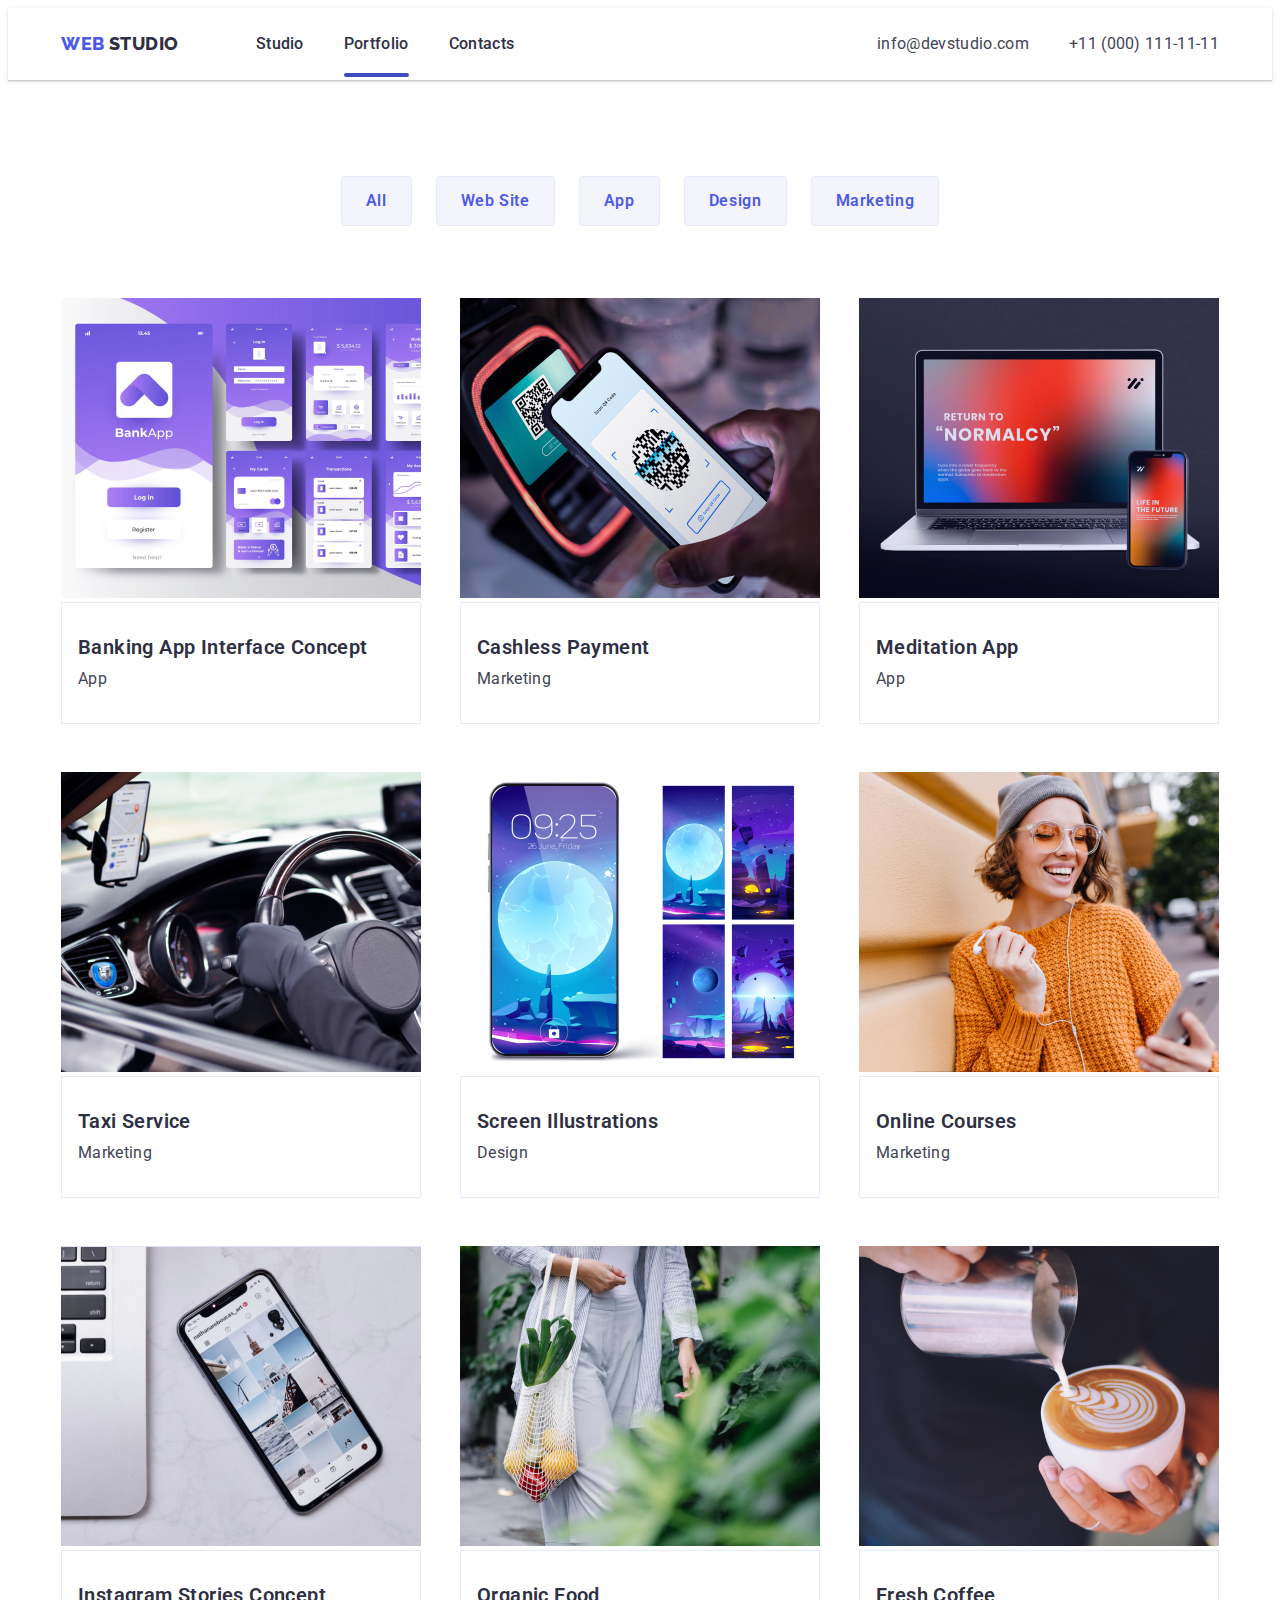
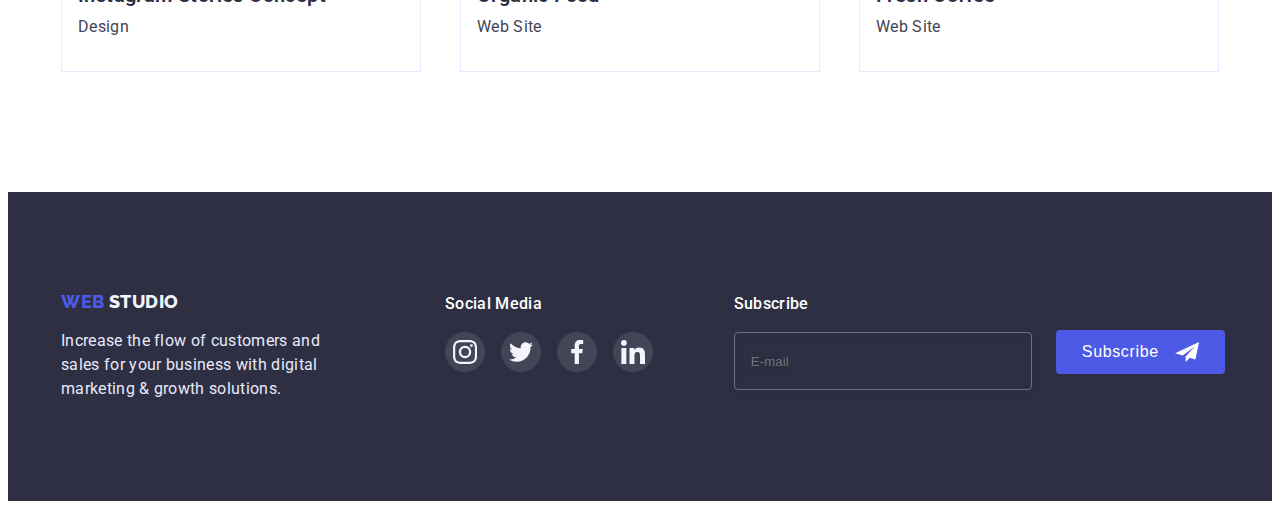
==== portfolio.html @ cca8b46d "Push of files of previous project" ====
<!DOCTYPE html>
<html lang="en">
  <head>
    <meta charset="UTF-8" />
    <meta http-equiv="X-UA-Compatible" content="IE=edge" />
    <meta name="viewport" content="width=device-width, initial-scale=1.0" />
    <title>Portfolio</title>
    <link rel="preconnect" href="https://fonts.googleapis.com" />
    <link rel="preconnect" href="https://fonts.gstatic.com" crossorigin />
    <link
      href="https://fonts.googleapis.com/css2?family=Raleway:wght@800&family=Roboto:wght@400;500;700;900&display=swap"
      rel="stylesheet"
    />
    <link
      rel="stylesheet"
      href="https://cdnjs.cloudflare.com/ajax/libs/modern-normalize/1.1.0/modern-normalize.min.css"
      integrity="sha512-wpPYUAdjBVSE4KJnH1VR1HeZfpl1ub8YT/NKx4PuQ5NmX2tKuGu6U/JRp5y+Y8XG2tV+wKQpNHVUX03MfMFn9Q=="
      crossorigin="anonymous"
      referrerpolicy="no-referrer"
    />
    <link rel="stylesheet" href="./css/styles.css" />
  </head>

  <body>
    <header class="header">
      <div class="container header-container">
        <a class="header-logo logo" href="./index.html">
          <span class="navigation-logo-1">Web</span>
          <span class="navigation-logo-2">Studio</span>
        </a>
        <nav class="header-list">
          <ul class="navigation">
            <li class="navigation-item">
              <a class="navigation-link link" href="./index.html">Studio</a>
            </li>
            <li class="navigation-item">
              <a class="navigation-link link active" href="./portfolio.html"
                >Portfolio</a
              >
            </li>
            <li class="navigation-item">
              <a class="navigation-link link" href="">Contacts</a>
            </li>
          </ul>
        </nav>
        <ul class="contacts">
          <li class="contact-item">
            <a class="mail-link link" href="mailto:info@devstudio.com">
              info@devstudio.com</a
            >
          </li>
          <li class="contact-item">
            <a class="tel-link link" href="tel:+11(000)111-11-11">
              +11 (000) 111-11-11</a
            >
          </li>
        </ul>
      </div>
    </header>

    <main>
      <section class="portfolio">
        <div class="container">
          <h1 class="visually-hidden">Filter buttons</h1>
          <ul class="porfolio-top-buttons">
            <li class="top-buttons">
              <button type="button" class="filter-button">All</button>
            </li>
            <li class="top-buttons">
              <button type="button" class="filter-button">Web Site</button>
            </li>
            <li class="top-buttons">
              <button type="button" class="filter-button">App</button>
            </li>
            <li class="top-buttons">
              <button type="button" class="filter-button">Design</button>
            </li>
            <li class="top-buttons">
              <button type="button" class="filter-button">Marketing</button>
            </li>
          </ul>
          <ul class="portfolio-list">
            <li class="portfolio-examples">
              <div class="portfolio-thumbnail">
                <img
                  class="portfolio-image"
                  src="./images/img1_portfolio.jpg"
                  alt="Banking app concept interface"
                  width="360"
                  height="300"
                />
                <div class="overlay-paragraph">
                  <p class="visually-overlay-paragraph">
                    14 Stylish and User-Friendly App Design Concepts · Task
                    Manager App · Calorie Tracker App · Exotic Fruit Ecommerce
                    App · Cloud Storage App
                  </p>
                </div>
              </div>
              <div class="portfolio-images-text">
                <h2 class="second-title-portfolio">
                  Banking App Interface Concept
                </h2>
                <p class="portfolio-paragraph">App</p>
              </div>
            </li>
            <li class="portfolio-examples">
              <div class="portfolio-thumbnail">
                <img
                  class="portfolio-image"
                  src="./images/img2_portfolio.jpg"
                  alt="Banking app concept interface"
                  width="360"
                  height="300"
                />
                <div class="overlay-paragraph">
                  <p class="visually-overlay-paragraph">
                    14 Stylish and User-Friendly App Design Concepts · Task
                    Manager App · Calorie Tracker App · Exotic Fruit Ecommerce
                    App · Cloud Storage App
                  </p>
                </div>
              </div>
              <div class="portfolio-images-text">
                <h2 class="second-title-portfolio">Cashless Payment</h2>
                <p class="portfolio-paragraph">Marketing</p>
              </div>
            </li>
            <li class="portfolio-examples">
              <div class="portfolio-thumbnail">
                <img
                  class="portfolio-image"
                  src="./images/img3_portfolio.jpg"
                  alt="Banking app concept interface"
                  width="360"
                  height="300"
                />
                <div class="overlay-paragraph">
                  <p class="visually-overlay-paragraph">
                    14 Stylish and User-Friendly App Design Concepts · Task
                    Manager App · Calorie Tracker App · Exotic Fruit Ecommerce
                    App · Cloud Storage App
                  </p>
                </div>
              </div>
              <div class="portfolio-images-text">
                <h2 class="second-title-portfolio">Meditation App</h2>
                <p class="portfolio-paragraph">App</p>
              </div>
            </li>
            <li class="portfolio-examples">
              <div class="portfolio-thumbnail">
                <img
                  class="portfolio-image"
                  src="./images/img4_portfolio.jpg"
                  alt="Banking app concept interface"
                  width="360"
                  height="300"
                />
                <div class="overlay-paragraph">
                  <p class="visually-overlay-paragraph">
                    14 Stylish and User-Friendly App Design Concepts · Task
                    Manager App · Calorie Tracker App · Exotic Fruit Ecommerce
                    App · Cloud Storage App
                  </p>
                </div>
              </div>
              <div class="portfolio-images-text">
                <h2 class="second-title-portfolio">Taxi Service</h2>
                <p class="portfolio-paragraph">Marketing</p>
              </div>
            </li>
            <li class="portfolio-examples">
              <div class="portfolio-thumbnail">
                <img
                  class="portfolio-image"
                  src="./images/img5_portfolio.jpg"
                  alt="Banking app concept interface"
                  width="360"
                  height="300"
                />
                <div class="overlay-paragraph">
                  <p class="visually-overlay-paragraph">
                    14 Stylish and User-Friendly App Design Concepts · Task
                    Manager App · Calorie Tracker App · Exotic Fruit Ecommerce
                    App · Cloud Storage App
                  </p>
                </div>
              </div>
              <div class="portfolio-images-text">
                <h2 class="second-title-portfolio">Screen Illustrations</h2>
                <p class="portfolio-paragraph">Design</p>
              </div>
            </li>
            <li class="portfolio-examples">
              <div class="portfolio-thumbnail">
                <img
                  src="./images/img6_portfolio.jpg"
                  alt="Banking app concept interface"
                  width="360"
                  height="300"
                />
                <div class="overlay-paragraph">
                  <p class="visually-overlay-paragraph">
                    14 Stylish and User-Friendly App Design Concepts · Task
                    Manager App · Calorie Tracker App · Exotic Fruit Ecommerce
                    App · Cloud Storage App
                  </p>
                </div>
              </div>
              <div class="portfolio-images-text">
                <h2 class="second-title-portfolio">Online Courses</h2>
                <p class="portfolio-paragraph">Marketing</p>
              </div>
            </li>
            <li class="portfolio-examples">
              <div class="portfolio-thumbnail">
                <img
                  class="portfolio-image"
                  src="./images/img7_portfolio.jpg"
                  alt="Banking app concept interface"
                  width="360"
                  height="300"
                />
                <div class="overlay-paragraph">
                  <p class="visually-overlay-paragraph">
                    14 Stylish and User-Friendly App Design Concepts · Task
                    Manager App · Calorie Tracker App · Exotic Fruit Ecommerce
                    App · Cloud Storage App
                  </p>
                </div>
              </div>
              <div class="portfolio-images-text">
                <h2 class="second-title-portfolio">
                  Instagram Stories Concept
                </h2>
                <p class="portfolio-paragraph">Design</p>
              </div>
            </li>
            <li class="portfolio-examples">
              <div class="portfolio-thumbnail">
                <img
                  class="portfolio-image"
                  src="./images/img8_portfolio.jpg"
                  alt="Banking app concept interface"
                  width="360"
                  height="300"
                />
                <div class="overlay-paragraph">
                  <p class="visually-overlay-paragraph">
                    14 Stylish and User-Friendly App Design Concepts · Task
                    Manager App · Calorie Tracker App · Exotic Fruit Ecommerce
                    App · Cloud Storage App
                  </p>
                </div>
              </div>
              <div class="portfolio-images-text">
                <h2 class="second-title-portfolio">Organic Food</h2>
                <p class="portfolio-paragraph">Web Site</p>
              </div>
            </li>
            <li class="portfolio-examples">
              <div class="portfolio-thumbnail">
                <img
                  class="portfolio-image"
                  src="./images/img9_portfolio.jpg"
                  alt="Banking app concept interface"
                  width="360"
                  height="300"
                />
                <div class="overlay-paragraph">
                  <p class="visually-overlay-paragraph">
                    14 Stylish and User-Friendly App Design Concepts · Task
                    Manager App · Calorie Tracker App · Exotic Fruit Ecommerce
                    App · Cloud Storage App
                  </p>
                </div>
              </div>
              <div class="portfolio-images-text">
                <h2 class="second-title-portfolio">Fresh Coffee</h2>
                <p class="portfolio-paragraph">Web Site</p>
              </div>
            </li>
          </ul>
        </div>
      </section>
    </main>

    <footer class="footer">
      <div class="container wrap-footer">
        <div class="footer-container-1">
          <a class="footer-logo logo" href="./index.html">
            <span class="footer-logo-1">Web</span>
            <span class="footer-logo-2">Studio</span>
          </a>
          <p class="footer-paragraph-1">
            Increase the flow of customers and sales for your business with
            digital marketing & growth solutions.
          </p>
        </div>
        <div class="footer-container-2 wrap-footer">
          <p class="footer-paragraph-2">Social&nbsp;Media</p>
          <ul class="footer-soc-list">
            <li class="footer-soc-item">
              <a
                href="https://www.instagram.com/"
                target="_blank"
                rel="noopener noreferrer"
                class="footer-link"
              >
                <svg class="footer-icon" width="24" height="24">
                  <use href="./images/icons.svg#icon-instagram-2"></use>
                </svg>
              </a>
            </li>
            <li class="footer-soc-item">
              <a
                href="https://twitter.com/"
                target="_blank"
                rel="noopener noreferrer"
                class="footer-link"
              >
                <svg class="footer-icon" width="24" height="24">
                  <use href="./images/icons.svg#icon-twitter-1"></use>
                </svg>
              </a>
            </li>
            <li class="footer-soc-item">
              <a
                href="https://facebook.com/"
                target="_blank"
                rel="noopener noreferrer"
                class="footer-link"
              >
                <svg class="footer-icon" width="24" height="24">
                  <use href="./images/icons.svg#icon-facebook-1"></use>
                </svg>
              </a>
            </li>
            <li class="footer-soc-item">
              <a
                href="https://www.linkedin.com/"
                target="_blank"
                rel="noopener noreferrer"
                class="footer-link"
              >
                <svg class="footer-icon" width="24" height="24">
                  <use href="./images/icons.svg#icon-linkedin-1"></use>
                </svg>
              </a>
            </li>
          </ul>
        </div>

        <div class="footer-3-wrapper">
          <form class="footer-form">
            <div class="footer-container-3">
              <p class="footer-paragraph-3">Subscribe</p>
              <input
                type="email"
                name="footer-user-mail"
                class="footer-input"
                id="footer-user-email"
                placeholder="E-mail"
                required
              />
            </div>
            <button
              type="submit"
              value="footer-user-email"
              class="footer-button"
            >
              <svg class="fotter-button-icon" width="24" height="20">
                <use href="./images/icons.svg#icon-footer-sent-icon"></use>
              </svg>
              Subscribe
            </button>
          </form>
        </div>
      </div>
    </footer>
  </body>
</html>
---- css/styles.css ----
:root {
  --white-color: #fff;
  --body-color: #2e2f42;
  --logo-color-1: #4d5ae5;
  --mail-and-tel-color: #434455;
}
p,
h1,
h2,
h2,
h4,
h5,
h6 {
  margin: 0;
}
ul,
ol,
li {
  margin: 0;
  padding-left: 0;
  list-style-type: none;
}
body {
  font-family: 'Roboto', sans-serif;
  color: var(--body-color);
}

.container {
  width: 1158px;
  padding-left: 15px;
  padding-right: 15px;
  margin: 0 auto;
}

/* Main Page */

.header {
  background: var(--white-color);
  padding-top: 24px;
  padding-bottom: 24px;
  box-shadow: 0px 2px 1px rgba(46, 47, 66, 0.08),
    0px 1px 1px rgba(46, 47, 66, 0.16), 0px 1px 6px rgba(46, 47, 66, 0.08);
}
.header-container {
  display: flex;
  align-items: center;
}
.header-list {
  display: flex;
  margin-right: auto;
}
.navigation {
  display: flex;
  gap: 40px;
}
.contacts {
  display: flex;
  gap: 40px;
}
.header-logo {
  margin-right: 77px;
}
.navigation-logo-1 {
  font-family: 'Raleway';
  font-weight: 800;
  font-size: 18px;
  line-height: 1.33;
  letter-spacing: 0.03em;
  text-transform: uppercase;
  color: var(--logo-color-1);
}
.navigation-logo-2 {
  font-family: 'Raleway';
  font-weight: 800;
  font-size: 18px;
  line-height: 1.33;
  letter-spacing: 0.03em;
  text-transform: uppercase;
  color: var(--body-color);
}
.navigation-item {
  font-weight: 500;
  font-size: 16px;
  line-height: 1.5;
  letter-spacing: 0.02em;
}
.navigation-link {
  color: var(--body-color);
  position: relative;
  transition: 250ms cubic-bezier(0.4, 0, 0.2, 1);
}
.contact-item {
  font-size: 16px;
  line-height: 1.5;
  letter-spacing: 0.02em;
}
.mail-link,
.tel-link {
  color: var(--mail-and-tel-color);
  transition: 250ms cubic-bezier(0.4, 0, 0.2, 1);
}
.navigation-item .navigation-link:focus,
.navigation-item .navigation-link:hover,
.contact-item .mail-link:focus,
.contact-item .mail-link:hover,
.contact-item .tel-link:focus,
.contact-item .tel-link:hover {
  color: var(--logo-color-1);
}
.navigation-link.active::after {
  content: '';
  position: absolute;
  width: 100%;
  height: 4px;
  background-color: #404bbf;
  border-radius: 2px;
  left: 0;
  bottom: -24px;
}
.logo,
.link {
  text-decoration: none;
}
.first-section {
  background: var(--body-color);
  padding-top: 188px;
  padding-bottom: 188px;
  background-image: linear-gradient(
      rgba(46, 47, 66, 0.7),
      rgba(46, 47, 66, 0.7)
    ),
    url(../images/img_main_bg.jpg);
  background-repeat: no-repeat;
  background-position: center;
  background-size: cover;
}
.first-section-container {
  display: flex;
  align-items: center;
  flex-direction: column;
  text-align: center;
}
.first-title {
  font-size: 56px;
  line-height: 1.07;
  letter-spacing: 0.02em;
  color: var(--white-color);
  width: 550px;
  margin-bottom: 48px;
}
.button-order {
  font-family: 'Roboto', sans-serif;
  font-size: 16px;
  line-height: 1.19;
  letter-spacing: 0.04em;
  color: var(--white-color);
  background: var(--logo-color-1);
  border-radius: 4px;
  box-shadow: 0px 4px 4px rgba(0, 0, 0, 0.15);
  border-color: transparent;
  cursor: pointer;
  padding: 16px 32px;
  transition: 250ms cubic-bezier(0.4, 0, 0.2, 1);
}
.button-order:focus,
.button-order:hover {
  background: #404bbf;
  border-radius: 4px;
}
.goals-main-list {
  display: flex;
  align-items: flex-start;
  padding: 0px;
  gap: 24px;
}
.third-title {
  font-size: 20px;
  line-height: 1.2;
  letter-spacing: 0.02em;
  color: var(--body-color);
}
.features-paragraphs,
.members-paragraphs {
  font-size: 16px;
  line-height: 1.5;
  letter-spacing: 0.02em;
  color: var(--mail-and-tel-color);
}
.second-section {
  padding-top: 120px;
  padding-bottom: 120px;
}
.second-title {
  font-size: 36px;
  line-height: 1.11;
  letter-spacing: 0.02em;
  text-transform: capitalize;
}
.goals-icons-list {
  display: flex;
  gap: 24px;
  justify-content: center;
  align-items: center;
  margin-bottom: 8px;
}
.goals-icons-item {
  width: 264px;
  height: 112px;
}
.goals-icon-link {
  width: 100%;
  height: 100%;
  display: flex;
  align-items: center;
  justify-content: center;
  background-color: #f4f4fd;
  border-radius: 4px;
}
.goals-title {
  margin: auto;
  margin-bottom: 8px;
}
.features-paragraphs {
  width: 264px;
}
.third-section {
  padding-bottom: 120px;
}
.studio-services-images {
  display: flex;
  gap: 24px;
  margin-top: 72px;
}
.thourth-section {
  background: #f4f4fd;
  padding-top: 120px;
  padding-bottom: 110px;
}
.second-title-flex {
  display: flex;
  justify-content: center;
  margin-bottom: 72px;
}
.team-member {
  display: flex;
  flex-direction: column;
  justify-content: center;
  align-items: center;
}
.third-title-main {
  margin: auto;
  margin-top: 32px;
  margin-bottom: 8px;
}
.members-paragraphs {
  margin-bottom: 8px;
}
.team-member-container {
  background: #ffffff;
  box-shadow: 0px 1px 6px rgba(46, 47, 66, 0.08),
    0px 1px 1px rgba(46, 47, 66, 0.16), 0px 2px 1px rgba(46, 47, 66, 0.08);
  border-radius: 0px 0px 4px 4px;
  width: 264px;
  display: flex;
  flex-direction: column;
  justify-content: center;
  align-items: center;
}
.studio-members-images {
  display: flex;
  gap: 24px;
}
.team-soc-list {
  display: flex;
  justify-content: center;
  gap: 24px;
  margin-bottom: 32px;
}
.team-soc-item {
  width: 40px;
  height: 40px;
}
.team-soc-link {
  width: 100%;
  height: 100%;
  background-color: var(--logo-color-1);
  border-radius: 50%;
  display: flex;
  align-items: center;
  justify-content: center;
  transition: 250ms cubic-bezier(0.4, 0, 0.2, 1);
}
.team-soc-icon {
  fill: #f4f4fd;
}
.team-soc-link:hover,
.team-soc-link:focus {
  background-color: #404bbf;
}
.fifth-section {
  padding-top: 130px;
  padding-bottom: 120px;
}
.customers-list {
  display: flex;
  justify-content: center;
  align-items: center;
  gap: 24px;
}
.customers-item {
  width: 168px;
  height: 86px;
}
.customers-link {
  width: 100%;
  height: 100%;
  display: flex;
  align-items: center;
  justify-content: center;
  border: 1px solid #8e8f99;
  border-radius: 4px;
  transition: 250ms cubic-bezier(0.4, 0, 0.2, 1);
}
.customers-icon {
  fill: #afb1b8;
  transition: 250ms cubic-bezier(0.4, 0, 0.2, 1);
}
.customers-link:hover,
.customers-link:focus {
  border-color: #404bbf;
}
.customers-link:hover .customers-icon,
.customers-link:focus .customers-icon {
  fill: #404bbf;
}
.footer {
  background: var(--body-color);
  padding-top: 100px;
  padding-bottom: 100px;
}
.footer-logo-1 {
  font-family: 'Raleway';
  font-weight: 800;
  font-size: 18px;
  line-height: 1.16;
  letter-spacing: 0.03em;
  text-transform: uppercase;
  color: #4d5ae5;
  width: 44px;
}
.footer-logo-2 {
  font-family: 'Raleway';
  font-weight: 800;
  font-size: 18px;
  line-height: 1.16;
  letter-spacing: 0.03em;
  text-transform: uppercase;
  color: #f4f4fd;
  width: 71px;
}
.footer-paragraph-1 {
  font-size: 16px;
  line-height: 1.5;
  letter-spacing: 0.02em;
  color: #e7e9fc;
  width: 264px;
  margin-top: 16px;
}
.footer-paragraph-2 {
  font-weight: 500;
  font-size: 16px;
  line-height: 1.5;
  letter-spacing: 0.02em;
  color: #ffffff;
  margin-left: 120px;
}
.wrap-footer {
  display: flex;
}
.footer-container-2 {
  display: flex;
  flex-direction: column;
  align-items: baseline;
}
.footer-soc-list {
  margin-top: 16px;
  display: flex;
  justify-content: center;
  align-items: center;
  gap: 16px;
}
.footer-soc-item {
  width: 40px;
  height: 40px;
}
.footer-link {
  width: 100%;
  height: 100%;
  border-radius: 50%;
  background-color: rgba(255, 255, 255, 0.1);
  display: flex;
  align-items: center;
  justify-content: center;
  transition: 250ms cubic-bezier(0.4, 0, 0.2, 1);
}
.footer-icon {
  fill: #f4f4fd;
}
.footer-link:hover,
.footer-link:focus {
  background-color: #31d0aa;
}

/* Portfolio */

.portfolio {
  padding-top: 96px;
  padding-bottom: 120px;
}
.visually-hidden {
  position: absolute;
  width: 1px;
  height: 1px;
  margin: -1px;
  border: 0;
  padding: 0;

  white-space: nowrap;
  clip-path: inset(100%);
  clip: rect(0 0 0 0);
  overflow: hidden;
}
.filter-button {
  font-family: 'Roboto', sans-serif;
  font-weight: 600;
  font-size: 16px;
  line-height: 1.5;
  letter-spacing: 0.04em;
  color: #4d5ae5;
  background: #f4f4fd;
  border: 1px solid #e7e9fc;
  border-radius: 4px;
  cursor: pointer;
  padding: 12px 24px;
  transition: 250ms cubic-bezier(0.4, 0, 0.2, 1);
}
.porfolio-top-buttons {
  display: flex;
  gap: 24px;
  justify-content: center;
  margin-bottom: 72px;
}
.filter-button:hover,
.filter-button:focus {
  color: var(--white-color);
  background: #4d5ae5;
  box-shadow: 0px 3px 1px rgba(0, 0, 0, 0.1), 0px 2px 1px rgba(0, 0, 0, 0.08),
    0px 2px 2px rgba(0, 0, 0, 0.12);
  border-radius: 4px;
  border-color: transparent;
}
.second-title-portfolio {
  font-style: normal;
  font-weight: 600;
  font-size: 20px;
  line-height: 1.2;
  letter-spacing: 0.02em;
  color: var(--body-color);
  margin-bottom: 8px;
}
.portfolio-paragraph {
  font-size: 16px;
  line-height: 1.5;
  letter-spacing: 0.02em;
  color: #434455;
}
.portfolio-list {
  display: flex;
  flex-wrap: wrap;
  justify-content: space-between;
  row-gap: 48px;
}
.portfolio-examples {
  display: flex;
  flex-wrap: nowrap;
  flex-direction: column;
  column-gap: 24px;
}
.portfolio-examples:hover,
.portfolio-examples:focus {
  box-shadow: 0px 1px 6px rgba(46, 47, 66, 0.08),
    0px 1px 1px rgba(46, 47, 66, 0.16), 0px 2px 1px rgba(46, 47, 66, 0.08);
}
.portfolio-images-text {
  background: #ffffff;
  border: 1px solid #e7e9fc;
  padding-top: 32px;
  padding-bottom: 32px;
  padding-left: 16px;
}

.portfolio-thumbnail {
  margin: 0;
  padding: 0;
  position: relative;
  overflow: hidden;
}
.visually-overlay-paragraph {
  position: absolute;
  overflow: hidden;
  top: 0;
  left: 0;
  width: 100%;
  height: 100%;
  font-size: 16px;
  line-height: calc(24 / 16);
  letter-spacing: 0.02em;
  color: #f4f4fd;
  padding-top: 40px;
  padding-left: 32px;
  padding-right: 32px;
  background-color: var(--logo-color-1);
  transform: translateY(100%);
  transition: transform 250ms cubic-bezier(0.4, 0, 0.2, 1);
}
.portfolio-examples:focus .visually-overlay-paragraph,
.portfolio-examples:hover .visually-overlay-paragraph {
  transform: translate(0%);
}

.backdrop {
  position: fixed;
  top: 0;
  width: 100%;
  height: 100%;
  background-color: rgba(46, 47, 66, 0.4);
  transition: opacity 200ms linear, visibility 200ms linear;
}
.main-modal {
  position: absolute;
  top: 50%;
  left: 50%;
  transform: translate(-50%, -50%);
  width: 408px;
  min-height: 584px;
  background-color: #fcfcfc;
  border-radius: 4px;
  transform: translate(-50%, -50%) scaleY(1);
  transition: 200ms linear;
}
.backdrop.is-hidden .main-modal {
  transform: translate(-50%, -50%) scaleY(0);
}
.main-modal-close {
  position: absolute;
  top: 24px;
  right: 24px;
  background-color: #e7e9fc;
  border: 1px solid rgba(0, 0, 0, 0.1);
  border-radius: 50%;
  cursor: pointer;
  fill: #000;
  transition: 250ms cubic-bezier(0.4, 0, 0.2, 1);
}
.is-hidden {
  opacity: 0;
  visibility: hidden;
  pointer-events: none;
}
.main-modal-close:hover,
.main-modal-close:focus {
  background-color: #404bbf;
  fill: var(--white-color);
}

.modal-title {
  font-weight: 500;
  font-size: 16px;
  line-height: calc(24 / 16);
  letter-spacing: 0.02em;
  color: #2e2f42;
  text-align: center;
  margin-top: 72px;
  margin-left: 24px;
  margin-right: 24px;
  margin-bottom: 16px;
}
.text-input {
  font-size: 12px;
  line-height: calc(16 / 12);
  letter-spacing: 0.04em;
  color: #8e8f99;
  padding-left: 24px;
}
.input-wrap {
  position: relative;
}
.modal-input {
  width: 360px;
  height: 40px;
  border: 1px solid rgba(33, 33, 33, 0.2);
  border-radius: 4px;
  background-color: transparent;
  margin-top: 4px;
  margin-bottom: 8px;
  margin-left: 24px;
  padding-left: 38px;
  outline: transparent;
  transition: 250ms cubic-bezier(0.4, 0, 0.2, 1);
}

.modal-input:focus {
  border: 1px solid #4d5ae5;
}
.input-icon {
  fill: #2e2f42;
  position: absolute;
  left: 43px;
  top: 45%;
  transform: translateY(-50%);
}
.modal-input:focus + .input-icon {
  fill: #4d5ae5;
}
.textarea-input {
  width: 360px;
  height: 120px;
}
.textarea-input {
  resize: none;
  border: 1px solid rgba(33, 33, 33, 0.2);
  padding: 8px 16px;
  border-radius: 4px;
  margin-left: 24px;
  margin-right: 24px;
  margin-top: 4px;
  font-size: 12px;
  line-height: calc(16 / 12);
  letter-spacing: 0.04em;
  background-color: transparent;
  outline: transparent;
  transition: 250ms cubic-bezier(0.4, 0, 0.2, 1);
}
.textarea-input:focus {
  border: 1px solid #4d5ae5;
}
.textarea-input::placeholder {
  font-size: 12px;
  line-height: calc(16 / 12);
  letter-spacing: 0.04em;
  color: rgba(117, 117, 117, 0.5);
}
.modal-field-checkbox {
  margin-left: 24px;
}
.input-icon {
  fill: #2e2f42;
  position: absolute;
  left: 43px;
  top: 45%;
  transform: translateY(-50%);
}
.modal-checkbox {
  appearance: none;
}
.visual-checkbox {
  display: flex;
  width: 16px;
  height: 16px;
  border: 1.25px solid #2e2f42;
  border-radius: 2px;
  align-items: center;
  justify-content: center;
  margin-right: 8px;
  fill: transparent;
  transition: 250ms cubic-bezier(0.4, 0, 0.2, 1);
}
.checkbox-input {
  display: block;
  display: flex;
  align-items: center;
  font-size: 12px;
  line-height: calc(16 / 12);
  letter-spacing: 0.04em;
  color: #757575;
}
.modal-checkbox:checked + .checkbox-input span {
  background-color: #404bbf;
  fill: #f4f4fd;
}
.modal-privacy-policy {
  font-size: 12px;
  line-height: calc(16 / 12);
  letter-spacing: 0.04em;
  color: #4d5ae5;
  text-decoration: underline;
  text-decoration-skip-ink: none;
}
.modal-button {
  width: 169px;
  height: 56px;
  font-family: 'Roboto', sans-serif;
  font-size: 16px;
  line-height: calc(24 / 16);
  letter-spacing: 0.04em;
  color: var(--white-color);
  background: var(--logo-color-1);
  box-shadow: 0px 4px 4px rgba(0, 0, 0, 0.15);
  border-radius: 4px;
  border-color: transparent;
  cursor: pointer;
  padding: 16px 32px;
  margin-bottom: 24px;
  margin-left: 119px;
  margin-right: 120px;
  margin-top: 24px;
  transition: 250ms cubic-bezier(0.4, 0, 0.2, 1);
}
.modal-button:hover,
.modal-button:focus {
  background: #404bbf;
}
.modal-field-checkbox {
  margin-left: 24px;
}
.footer-container-3 {
  margin-left: 192px;
}
.footer-paragraph-3 {
  font-weight: 500;
  font-size: 16px;
  line-height: calc(24 / 16);
  letter-spacing: 0.02em;
  color: var(--white-color);
  margin-bottom: 16px;
}
.footer-form {
  display: flex;
}
.footer-input {
  width: 264px;
  height: 40px;
  border: 1px solid rgba(255, 255, 255, 0.3);
  filter: drop-shadow(0px 4px 4px rgba(0, 0, 0, 0.15));
  color: var(--white-color);
  border-radius: 4px;
  background-color: transparent;
  outline: none;
  padding: 8px 16px;
}
.footer-3-wrapper {
  display: flex;
}
.footer-button {
  position: relative;
  margin-left: 24px;
  background-color: #4d5ae5;
  border-radius: 4px;
  font-weight: 500;
  font-size: 16px;
  line-height: calc(24 / 16);
  letter-spacing: 0.04em;
  color: var(--white-color);
  padding-left: 24px;
  padding-right: 64px;
  padding-top: 8px;
  padding-bottom: 8px;
  margin-top: 38px;
  border-color: transparent;
  cursor: pointer;
  transition: 250ms cubic-bezier(0.4, 0, 0.2, 1);
  display: flex;
  align-self: start;
  align-items: center;
}
.fotter-button-icon {
  fill: var(--white-color);
  position: absolute;
  left: 0;
  margin-left: 117px;
}
.footer-button:hover,
.footer-button:focus {
  background-color: #404bbf;
}
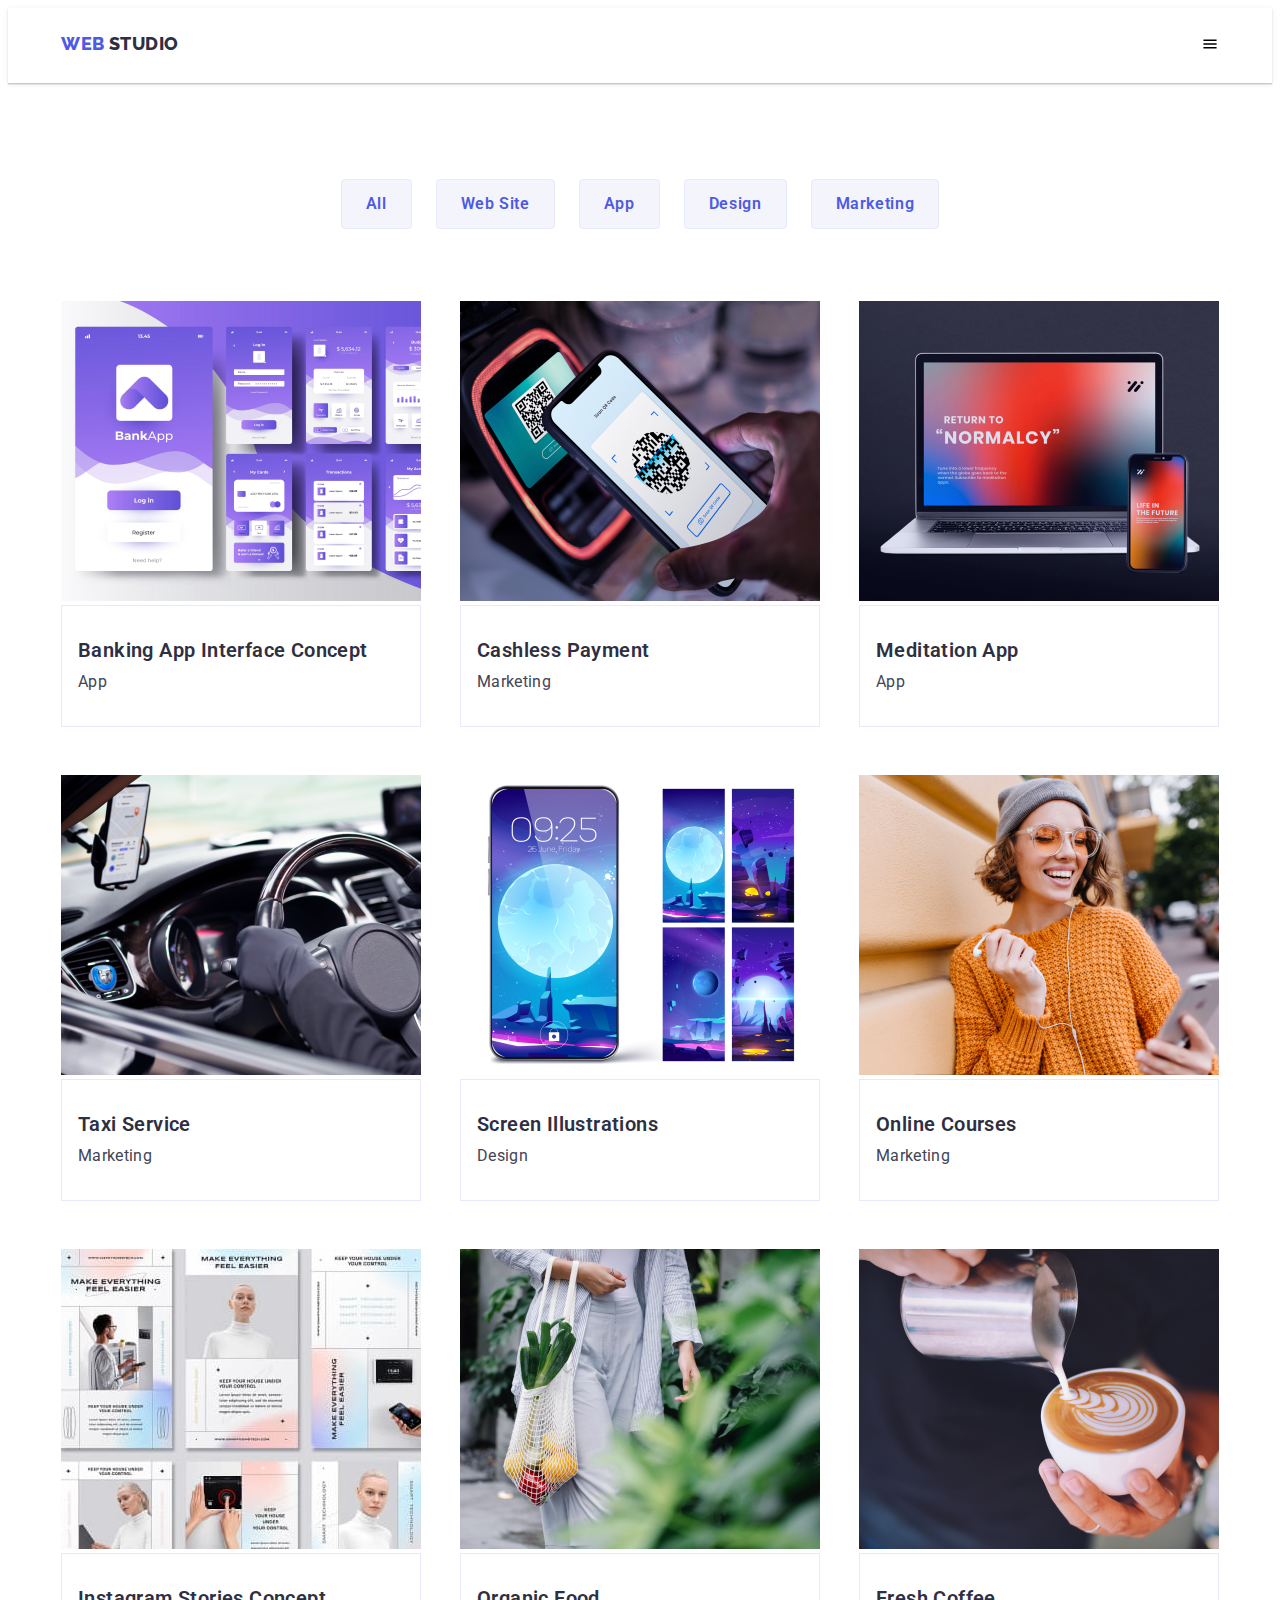
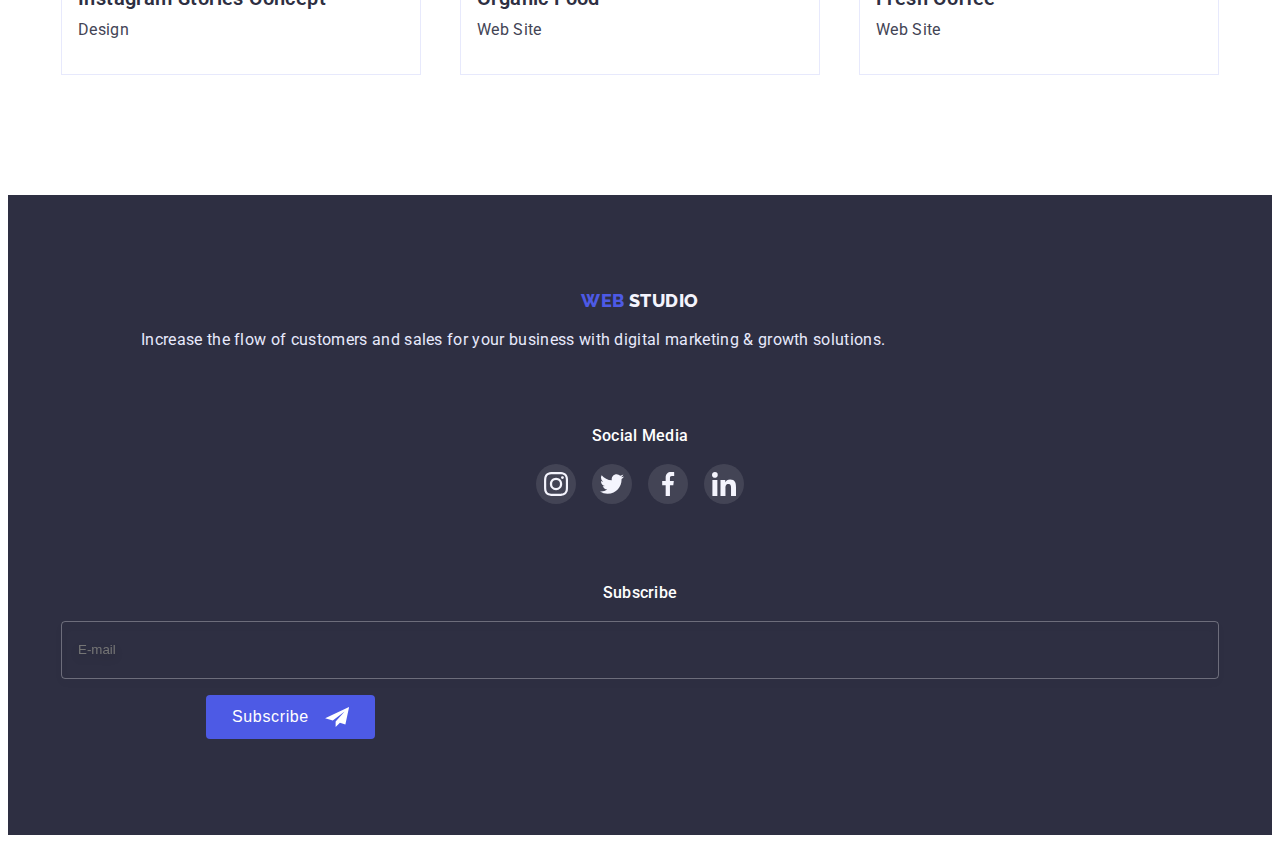
==== commit 2b989dee: "Final version of mobile vers" ====
--- a/portfolio.html
+++ b/portfolio.html
@@ -31,10 +31,12 @@
         <nav class="header-list">
           <ul class="navigation">
             <li class="navigation-item">
-              <a class="navigation-link link" href="./index.html">Studio</a>
+              <a class="navigation-link link active" href="./index.html"
+                >Studio</a
+              >
             </li>
             <li class="navigation-item">
-              <a class="navigation-link link active" href="./portfolio.html"
+              <a class="navigation-link link" href="./portfolio.html"
                 >Portfolio</a
               >
             </li>
@@ -42,6 +44,12 @@
               <a class="navigation-link link" href="">Contacts</a>
             </li>
           </ul>
+          <button class="header-menu-open-button" type="button" menu-modal-open>
+            <svg class="menu-open-icon" width="30" height="22">
+              >
+              <use href="./images/icons.svg#icon-menu-open-btn"></use>
+            </svg>
+          </button>
         </nav>
         <ul class="contacts">
           <li class="contact-item">
@@ -56,6 +64,86 @@
           </li>
         </ul>
       </div>
+      <div class="mobile-menu" menu-modal>
+        <div class="container mobile-menu-container">
+          <button class="menu-close-button" type="button" menu-modal-close>
+            <svg class="menu-close" width="8" height="8">
+              <use href="./images/icons.svg#icon-modal-close"></use>
+            </svg>
+          </button>
+          <ul class="navigation-menu-list">
+            <li class="menu-list-item">
+              <a class="navigation-menu-link" href="./index.html">Studio</a>
+            </li>
+            <li class="menu-list-item">
+              <a class="navigation-menu-link" href="./portfolio.html"
+                >Portfolio</a
+              >
+            </li>
+            <li class="menu-list-item">
+              <span class="menu-contacts-span">Contacts</span>
+            </li>
+          </ul>
+          <ul class="contacts-menu-list">
+            <li class="contacts-list-item">
+              <a class="menu-tel-link" href="tel:+11(000)111-11-11">
+                +11 (000) 111-11-11</a
+              >
+            </li>
+            <li class="contacts-list-item">
+              <a class="menu-mail-link" href="mailto:info@devstudio.com">
+                info@devstudio.com</a
+              >
+            </li>
+          </ul>
+          <ul class="menu-soc">
+            <li class="menu-soc-item">
+              <a
+                href="https://www.instagram.com/"
+                target="_blank"
+                class="menu-soc-link"
+              >
+                <svg class="menu-soc-icon" width="24" height="24">
+                  <use href="./images/icons.svg#icon-instagram-2"></use>
+                </svg>
+              </a>
+            </li>
+            <li class="menu-soc-item">
+              <a
+                href="https://twitter.com/"
+                target="_blank"
+                class="menu-soc-link"
+              >
+                <svg class="menu-soc-icon" width="24" height="24">
+                  <use href="./images/icons.svg#icon-twitter-1"></use>
+                </svg>
+              </a>
+            </li>
+            <li class="menu-soc-item">
+              <a
+                href="https://facebook.com/"
+                target="_blank"
+                class="menu-soc-link"
+              >
+                <svg class="menu-soc-icon" width="24" height="24">
+                  <use href="./images/icons.svg#icon-facebook-1"></use>
+                </svg>
+              </a>
+            </li>
+            <li class="menu-soc-item">
+              <a
+                href="https://www.linkedin.com/"
+                target="_blank"
+                class="menu-soc-link"
+              >
+                <svg class="menu-soc-icon" width="24" height="24">
+                  <use href="./images/icons.svg#icon-linkedin-1"></use>
+                </svg>
+              </a>
+            </li>
+          </ul>
+        </div>
+      </div>
     </header>
 
     <main>
@@ -84,6 +172,10 @@
               <div class="portfolio-thumbnail">
                 <img
                   class="portfolio-image"
+                  srcset="
+                    ./images/img1_portfolio.jpg    1x,
+                    ./images/img1_portfolio@2x.jpg 2x
+                  "
                   src="./images/img1_portfolio.jpg"
                   alt="Banking app concept interface"
                   width="360"
@@ -108,6 +200,10 @@
               <div class="portfolio-thumbnail">
                 <img
                   class="portfolio-image"
+                  srcset="
+                    ./images/img2_portfolio.jpg    1x,
+                    ./images/img2_portfolio@2x.jpg 2x
+                  "
                   src="./images/img2_portfolio.jpg"
                   alt="Banking app concept interface"
                   width="360"
@@ -130,6 +226,10 @@
               <div class="portfolio-thumbnail">
                 <img
                   class="portfolio-image"
+                  srcset="
+                    ./images/img3_portfolio.jpg    1x,
+                    ./images/img3_portfolio@2x.jpg 2x
+                  "
                   src="./images/img3_portfolio.jpg"
                   alt="Banking app concept interface"
                   width="360"
@@ -152,6 +252,10 @@
               <div class="portfolio-thumbnail">
                 <img
                   class="portfolio-image"
+                  srcset="
+                    ./images/img4_portfolio.jpg    1x,
+                    ./images/img4_portfolio@2x.jpg 2x
+                  "
                   src="./images/img4_portfolio.jpg"
                   alt="Banking app concept interface"
                   width="360"
@@ -174,6 +278,10 @@
               <div class="portfolio-thumbnail">
                 <img
                   class="portfolio-image"
+                  srcset="
+                    ./images/img5_portfolio.jpg    1x,
+                    ./images/img5_portfolio@2x.jpg 2x
+                  "
                   src="./images/img5_portfolio.jpg"
                   alt="Banking app concept interface"
                   width="360"
@@ -195,6 +303,11 @@
             <li class="portfolio-examples">
               <div class="portfolio-thumbnail">
                 <img
+                  class="portfolio-image"
+                  srcset="
+                    ./images/img6_portfolio.jpg    1x,
+                    ./images/img6_portfolio@2x.jpg 2x
+                  "
                   src="./images/img6_portfolio.jpg"
                   alt="Banking app concept interface"
                   width="360"
@@ -217,6 +330,10 @@
               <div class="portfolio-thumbnail">
                 <img
                   class="portfolio-image"
+                  srcset="
+                    ./images/img7_portfolio.jpg    1x,
+                    ./images/img7_portfolio@2x.jpg 2x
+                  "
                   src="./images/img7_portfolio.jpg"
                   alt="Banking app concept interface"
                   width="360"
@@ -241,6 +358,10 @@
               <div class="portfolio-thumbnail">
                 <img
                   class="portfolio-image"
+                  srcset="
+                    ./images/img8_portfolio.jpg    1x,
+                    ./images/img8_portfolio@2x.jpg 2x
+                  "
                   src="./images/img8_portfolio.jpg"
                   alt="Banking app concept interface"
                   width="360"
@@ -263,6 +384,10 @@
               <div class="portfolio-thumbnail">
                 <img
                   class="portfolio-image"
+                  srcset="
+                    ./images/img9_portfolio.jpg    1x,
+                    ./images/img9_portfolio@2x.jpg 2x
+                  "
                   src="./images/img9_portfolio.jpg"
                   alt="Banking app concept interface"
                   width="360"
--- a/css/styles.css
+++ b/css/styles.css
@@ -24,12 +24,10 @@
   font-family: 'Roboto', sans-serif;
   color: var(--body-color);
 }
-
 .container {
-  width: 1158px;
-  padding-left: 15px;
-  padding-right: 15px;
-  margin: 0 auto;
+  width: auto;
+  padding-left: 16px;
+  padding-right: 16px;
 }
 
 /* Main Page */
@@ -41,24 +39,9 @@
   box-shadow: 0px 2px 1px rgba(46, 47, 66, 0.08),
     0px 1px 1px rgba(46, 47, 66, 0.16), 0px 1px 6px rgba(46, 47, 66, 0.08);
 }
-.header-container {
-  display: flex;
-  align-items: center;
-}
-.header-list {
-  display: flex;
-  margin-right: auto;
-}
-.navigation {
-  display: flex;
-  gap: 40px;
-}
+.navigation,
 .contacts {
-  display: flex;
-  gap: 40px;
-}
-.header-logo {
-  margin-right: 77px;
+  display: none;
 }
 .navigation-logo-1 {
   font-family: 'Raleway';
@@ -78,7 +61,11 @@
   text-transform: uppercase;
   color: var(--body-color);
 }
-.navigation-item {
+.header-container {
+  display: flex;
+  justify-content: space-between;
+}
+.header-list .navigation-item {
   font-weight: 500;
   font-size: 16px;
   line-height: 1.5;
@@ -107,33 +94,49 @@
 .contact-item .tel-link:hover {
   color: var(--logo-color-1);
 }
-.navigation-link.active::after {
-  content: '';
-  position: absolute;
-  width: 100%;
-  height: 4px;
-  background-color: #404bbf;
-  border-radius: 2px;
-  left: 0;
-  bottom: -24px;
-}
 .logo,
 .link {
   text-decoration: none;
 }
 .first-section {
   background: var(--body-color);
-  padding-top: 188px;
-  padding-bottom: 188px;
+  padding-top: 122px;
+  padding-bottom: 122px;
   background-image: linear-gradient(
       rgba(46, 47, 66, 0.7),
       rgba(46, 47, 66, 0.7)
     ),
-    url(../images/img_main_bg.jpg);
+    url(../images/img_main_bg-mob.jpg);
   background-repeat: no-repeat;
   background-position: center;
   background-size: cover;
 }
+@media screen and (min-device-pixel-ratio: 2),
+  (-webkit-min-device-pixel-ratio: 2),
+  (-o-min-device-pixel-ratio: 2/1),
+  (min-resolution: 192dpi),
+  (min-resolution: 2dppx) {
+  .first-section {
+    background-image: -webkit-gradient(
+        linear,
+        left top,
+        left bottom,
+        from(rgba(46, 47, 66, 0.7)),
+        to(rgba(46, 47, 66, 0.7))
+      ),
+      url(../images/img-main-bg-mob@2x.jpg);
+    background-image: -o-linear-gradient(
+        rgba(46, 47, 66, 0.7),
+        rgba(46, 47, 66, 0.7)
+      ),
+      url(../images/img-main-bg-mob@2x.jpg);
+    background-image: linear-gradient(
+        rgba(46, 47, 66, 0.7),
+        rgba(46, 47, 66, 0.7)
+      ),
+      url(../images/img-main-bg-mob@2x.jpg);
+  }
+}
 .first-section-container {
   display: flex;
   align-items: center;
@@ -141,11 +144,13 @@
   text-align: center;
 }
 .first-title {
-  font-size: 56px;
-  line-height: 1.07;
-  letter-spacing: 0.02em;
+  width: 318px;
+  font-weight: 700;
+  font-size: 36px;
+  line-height: calc(40 / 36);
+  letter-spacing: 0.02em;
+  text-transform: capitalize;
   color: var(--white-color);
-  width: 550px;
   margin-bottom: 48px;
 }
 .button-order {
@@ -162,21 +167,137 @@
   padding: 16px 32px;
   transition: 250ms cubic-bezier(0.4, 0, 0.2, 1);
 }
+
+/*---------------MOBILE-MENU----------------*/
+.mobile-menu {
+  position: fixed;
+  width: 100%;
+  height: 100%;
+  z-index: 1000;
+  top: 0;
+  left: 0;
+  background-color: #fff;
+  opacity: 0;
+  visibility: hidden;
+  pointer-events: none;
+  transition: 250ms cubic-bezier(0.4, 0, 0.2, 1);
+}
+.mobile-menu.is-open {
+  opacity: 1;
+  visibility: visible;
+  pointer-events: auto;
+}
+.header-menu-open-button {
+  width: 30px;
+  height: 22px;
+  fill: #000;
+  border: transparent;
+  background-color: transparent;
+}
+.mobile-menu-container {
+  position: relative;
+  padding-left: 24px;
+  padding-right: 24px;
+  padding-top: 40px;
+}
+.menu-close-button {
+  position: absolute;
+  top: 48px;
+  right: 48px;
+  background-color: #e7e9fc;
+  border: 1px solid rgba(0, 0, 0, 0.1);
+  border-radius: 50%;
+  cursor: pointer;
+  fill: #000;
+}
+.navigation-menu-list {
+  display: flex;
+  flex-direction: column;
+  align-items: flex-start;
+  padding-top: 40px;
+  gap: 40px;
+  margin-bottom: 284px;
+}
+.navigation-menu-link {
+  font-weight: 700;
+  font-size: 36px;
+  line-height: calc(40 / 36);
+  letter-spacing: 0.02em;
+  text-transform: capitalize;
+  color: #2e2f42;
+  text-decoration-line: none;
+}
+.menu-contacts-span {
+  font-weight: 700;
+  font-size: 36px;
+  line-height: calc(40 / 36);
+  letter-spacing: 0.02em;
+  text-transform: capitalize;
+  text-decoration-line: none;
+  color: #404bbf;
+}
+.contacts-menu-list {
+  display: flex;
+  flex-direction: column;
+  gap: 40px;
+}
+.menu-tel-link {
+  font-weight: 600;
+  font-size: 36px;
+  line-height: calc(40 / 36);
+  text-transform: capitalize;
+  color: #4d5ae5;
+  text-decoration-line: none;
+}
+.menu-mail-link {
+  font-weight: 500;
+  font-size: 20px;
+  line-height: calc(24 / 20);
+  letter-spacing: 0.02em;
+  color: #434455;
+  text-decoration-line: none;
+}
+.menu-soc {
+  margin-top: 48px;
+  display: flex;
+  flex-direction: row;
+  gap: 56px;
+}
+.menu-soc-item {
+  width: 40px;
+  height: 40px;
+}
+.menu-soc-link {
+  width: 100%;
+  height: 100%;
+  background-color: var(--logo-color-1);
+  border-radius: 50%;
+  display: flex;
+  align-items: center;
+  justify-content: center;
+  transition: 250ms cubic-bezier(0.4, 0, 0.2, 1);
+}
+.menu-soc-icon {
+  fill: #f4f4fd;
+}
+/*---------------------------------*/
 .button-order:focus,
 .button-order:hover {
   background: #404bbf;
   border-radius: 4px;
 }
+.goals-icons-list {
+  display: none;
+}
 .goals-main-list {
-  display: flex;
-  align-items: flex-start;
-  padding: 0px;
-  gap: 24px;
+  width: 100%;
+}
+.goals-item:not(:last-child) {
+  margin-bottom: 72px;
 }
 .third-title {
-  font-size: 20px;
-  line-height: 1.2;
-  letter-spacing: 0.02em;
+  display: flex;
+  justify-content: center;
   color: var(--body-color);
 }
 .features-paragraphs,
@@ -186,9 +307,19 @@
   letter-spacing: 0.02em;
   color: var(--mail-and-tel-color);
 }
+.features-paragraphs {
+  font-weight: 500;
+  font-size: 16px;
+  line-height: calc(24 / 16);
+  letter-spacing: 0.02em;
+  width: 100%;
+}
+.goals-items:not(:last-child) {
+  margin-bottom: 72px;
+}
 .second-section {
-  padding-top: 120px;
-  padding-bottom: 120px;
+  padding-top: 96px;
+  padding-bottom: 96px;
 }
 .second-title {
   font-size: 36px;
@@ -196,45 +327,22 @@
   letter-spacing: 0.02em;
   text-transform: capitalize;
 }
-.goals-icons-list {
-  display: flex;
-  gap: 24px;
-  justify-content: center;
-  align-items: center;
-  margin-bottom: 8px;
-}
-.goals-icons-item {
-  width: 264px;
-  height: 112px;
-}
-.goals-icon-link {
-  width: 100%;
-  height: 100%;
-  display: flex;
-  align-items: center;
-  justify-content: center;
-  background-color: #f4f4fd;
-  border-radius: 4px;
-}
 .goals-title {
   margin: auto;
   margin-bottom: 8px;
-}
-.features-paragraphs {
-  width: 264px;
+  font-weight: 700;
+  font-size: 36px;
+  line-height: calc(40 / 36);
+  letter-spacing: 0.02em;
+  text-transform: capitalize;
 }
 .third-section {
-  padding-bottom: 120px;
-}
-.studio-services-images {
-  display: flex;
-  gap: 24px;
-  margin-top: 72px;
+  display: none;
 }
 .thourth-section {
   background: #f4f4fd;
-  padding-top: 120px;
-  padding-bottom: 110px;
+  padding-top: 96px;
+  padding-bottom: 128px;
 }
 .second-title-flex {
   display: flex;
@@ -246,11 +354,16 @@
   flex-direction: column;
   justify-content: center;
   align-items: center;
+  transition: 250ms cubic-bezier(0.4, 0, 0.2, 1);
 }
 .third-title-main {
   margin: auto;
   margin-top: 32px;
   margin-bottom: 8px;
+  font-weight: 500;
+  font-size: 20px;
+  line-height: calc(24 / 20);
+  letter-spacing: 0.02em;
 }
 .members-paragraphs {
   margin-bottom: 8px;
@@ -266,9 +379,15 @@
   justify-content: center;
   align-items: center;
 }
+.team-member:hover,
+.team-member:focus {
+  filter: drop-shadow(0px 4px 4px rgba(0, 0, 0, 0.25))
+    drop-shadow(0px 4px 4px rgba(0, 0, 0, 0.25));
+}
 .studio-members-images {
   display: flex;
-  gap: 24px;
+  flex-direction: column;
+  gap: 72px;
 }
 .team-soc-list {
   display: flex;
@@ -298,14 +417,14 @@
   background-color: #404bbf;
 }
 .fifth-section {
-  padding-top: 130px;
-  padding-bottom: 120px;
+  padding-top: 96px;
+  padding-bottom: 96px;
 }
 .customers-list {
   display: flex;
-  justify-content: center;
-  align-items: center;
-  gap: 24px;
+  flex-wrap: wrap;
+  justify-content: center;
+  gap: 72px 16px;
 }
 .customers-item {
   width: 168px;
@@ -335,8 +454,13 @@
 }
 .footer {
   background: var(--body-color);
-  padding-top: 100px;
-  padding-bottom: 100px;
+  padding-top: 96px;
+  padding-bottom: 96px;
+}
+.footer-container-1 {
+  display: flex;
+  flex-wrap: wrap;
+  justify-content: center;
 }
 .footer-logo-1 {
   font-family: 'Raleway';
@@ -359,28 +483,24 @@
   width: 71px;
 }
 .footer-paragraph-1 {
+  margin-top: 16px;
+  margin-bottom: 72px;
+  padding-left: 80px;
+  padding-right: 80px;
+  width: 100%;
   font-size: 16px;
   line-height: 1.5;
   letter-spacing: 0.02em;
   color: #e7e9fc;
-  width: 264px;
-  margin-top: 16px;
 }
 .footer-paragraph-2 {
+  display: flex;
   font-weight: 500;
   font-size: 16px;
   line-height: 1.5;
   letter-spacing: 0.02em;
   color: #ffffff;
-  margin-left: 120px;
-}
-.wrap-footer {
-  display: flex;
-}
-.footer-container-2 {
-  display: flex;
-  flex-direction: column;
-  align-items: baseline;
+  justify-content: center;
 }
 .footer-soc-list {
   margin-top: 16px;
@@ -409,6 +529,67 @@
 .footer-link:hover,
 .footer-link:focus {
   background-color: #31d0aa;
+}
+.footer-container-3 {
+  margin-top: 77px;
+  display: flex;
+  gap: 16px;
+  flex-wrap: wrap;
+  justify-content: center;
+}
+.footer-paragraph-3 {
+  font-weight: 500;
+  font-size: 16px;
+  line-height: calc(24 / 16);
+  letter-spacing: 0.02em;
+  color: var(--white-color);
+}
+.footer-form {
+  display: flex;
+  flex-direction: column;
+}
+.footer-input {
+  width: 100%;
+  height: 40px;
+  border: 1px solid rgba(255, 255, 255, 0.3);
+  filter: drop-shadow(0px 4px 4px rgba(0, 0, 0, 0.15));
+  color: var(--white-color);
+  border-radius: 4px;
+  background-color: transparent;
+  outline: none;
+  padding: 8px 16px;
+}
+.footer-button {
+  margin-top: 16px;
+  position: relative;
+  background-color: #4d5ae5;
+  border-radius: 4px;
+  font-weight: 500;
+  font-size: 16px;
+  line-height: calc(24 / 16);
+  letter-spacing: 0.04em;
+  color: var(--white-color);
+  padding-left: 24px;
+  padding-right: 64px;
+  padding-top: 8px;
+  padding-bottom: 8px;
+  border-color: transparent;
+  cursor: pointer;
+  transition: 250ms cubic-bezier(0.4, 0, 0.2, 1);
+  display: flex;
+  align-self: start;
+  align-items: center;
+  margin-left: 145px;
+}
+.fotter-button-icon {
+  fill: var(--white-color);
+  position: absolute;
+  left: 0;
+  margin-left: 117px;
+}
+.footer-button:hover,
+.footer-button:focus {
+  background-color: #404bbf;
 }
 
 /* Portfolio */
@@ -528,6 +709,8 @@
   transform: translate(0%);
 }
 
+/*----------MODAL-------------*/
+
 .backdrop {
   position: fixed;
   top: 0;
@@ -541,8 +724,8 @@
   top: 50%;
   left: 50%;
   transform: translate(-50%, -50%);
-  width: 408px;
-  min-height: 584px;
+  width: 392px;
+  min-height: 586px;
   background-color: #fcfcfc;
   border-radius: 4px;
   transform: translate(-50%, -50%) scaleY(1);
@@ -603,7 +786,7 @@
   background-color: transparent;
   margin-top: 4px;
   margin-bottom: 8px;
-  margin-left: 24px;
+  margin-left: 16px;
   padding-left: 38px;
   outline: transparent;
   transition: 250ms cubic-bezier(0.4, 0, 0.2, 1);
@@ -631,7 +814,7 @@
   border: 1px solid rgba(33, 33, 33, 0.2);
   padding: 8px 16px;
   border-radius: 4px;
-  margin-left: 24px;
+  margin-left: 16px;
   margin-right: 24px;
   margin-top: 4px;
   font-size: 12px;
@@ -651,7 +834,7 @@
   color: rgba(117, 117, 117, 0.5);
 }
 .modal-field-checkbox {
-  margin-left: 24px;
+  margin-left: 16px;
 }
 .input-icon {
   fill: #2e2f42;
@@ -720,66 +903,102 @@
 .modal-button:focus {
   background: #404bbf;
 }
-.modal-field-checkbox {
-  margin-left: 24px;
-}
-.footer-container-3 {
-  margin-left: 192px;
-}
-.footer-paragraph-3 {
-  font-weight: 500;
-  font-size: 16px;
-  line-height: calc(24 / 16);
-  letter-spacing: 0.02em;
-  color: var(--white-color);
-  margin-bottom: 16px;
-}
-.footer-form {
-  display: flex;
-}
-.footer-input {
-  width: 264px;
-  height: 40px;
-  border: 1px solid rgba(255, 255, 255, 0.3);
-  filter: drop-shadow(0px 4px 4px rgba(0, 0, 0, 0.15));
-  color: var(--white-color);
-  border-radius: 4px;
-  background-color: transparent;
-  outline: none;
-  padding: 8px 16px;
-}
-.footer-3-wrapper {
-  display: flex;
-}
-.footer-button {
-  position: relative;
-  margin-left: 24px;
-  background-color: #4d5ae5;
-  border-radius: 4px;
-  font-weight: 500;
-  font-size: 16px;
-  line-height: calc(24 / 16);
-  letter-spacing: 0.04em;
-  color: var(--white-color);
-  padding-left: 24px;
-  padding-right: 64px;
-  padding-top: 8px;
-  padding-bottom: 8px;
-  margin-top: 38px;
-  border-color: transparent;
-  cursor: pointer;
-  transition: 250ms cubic-bezier(0.4, 0, 0.2, 1);
-  display: flex;
-  align-self: start;
-  align-items: center;
-}
-.fotter-button-icon {
-  fill: var(--white-color);
-  position: absolute;
-  left: 0;
-  margin-left: 117px;
-}
-.footer-button:hover,
-.footer-button:focus {
-  background-color: #404bbf;
-}
+/*--------------MEDIA----------------*/
+
+@media screen and (min-width: 480px) and (max-width: 767px) {
+  .container {
+    width: 480px;
+    padding-right: 16px;
+    padding-left: 16px;
+    margin: 0 auto;
+  }
+  .first-section {
+    background: var(--body-color);
+    padding-top: 188px;
+    padding-bottom: 188px;
+    background-image: linear-gradient(
+        rgba(46, 47, 66, 0.7),
+        rgba(46, 47, 66, 0.7)
+      ),
+      url(../images/img_main_bg-mob.jpg);
+    background-repeat: no-repeat;
+    background-position: center;
+    background-size: cover;
+  }
+}
+
+@media screen and (min-width: 768px) and (max-width: 1199px) {
+  .container {
+    width: 768px;
+    margin: 0 auto;
+  }
+  .header-container {
+    display: flex;
+    align-items: center;
+  }
+  .header-list {
+    display: flex;
+    margin-right: auto;
+  }
+  .navigation {
+    display: flex;
+    gap: 40px;
+  }
+  .contacts {
+    display: flex;
+    gap: 4px;
+    flex-direction: column;
+  }
+  .header-logo {
+    margin-right: 77px;
+  }
+  .navigation-link.active::after {
+    content: '';
+    position: absolute;
+    width: 100%;
+    height: 4px;
+    background-color: #404bbf;
+    border-radius: 2px;
+    left: 0;
+    bottom: -24px;
+  }
+  .first-section {
+    background: var(--body-color);
+    background-image: linear-gradient(
+        rgba(46, 47, 66, 0.7),
+        rgba(46, 47, 66, 0.7)
+      ),
+      url(../images/img_main_bg-tab.jpg);
+    background-repeat: no-repeat;
+    background-position: center;
+    background-size: cover;
+  }
+  .goals-main-list {
+    column-count: 2;
+    gap: 72px;
+  }
+  .goals-item {
+    margin: 0;
+  }
+  .studio-members-images {
+    display: flex;
+    gap: 24px;
+    column-count: 2;
+    flex-wrap: wrap;
+    justify-content: center;
+    align-content: flex-start;
+    flex-direction: row;
+  }
+  .studio-members-images > .container {
+    width: 584px;
+  }
+  .customers-list {
+    gap: 72px 24px;
+  }
+}
+@media screen and (min-width: 1200px) {
+  .container {
+    width: 1158px;
+    margin: 0 auto;
+  }
+}
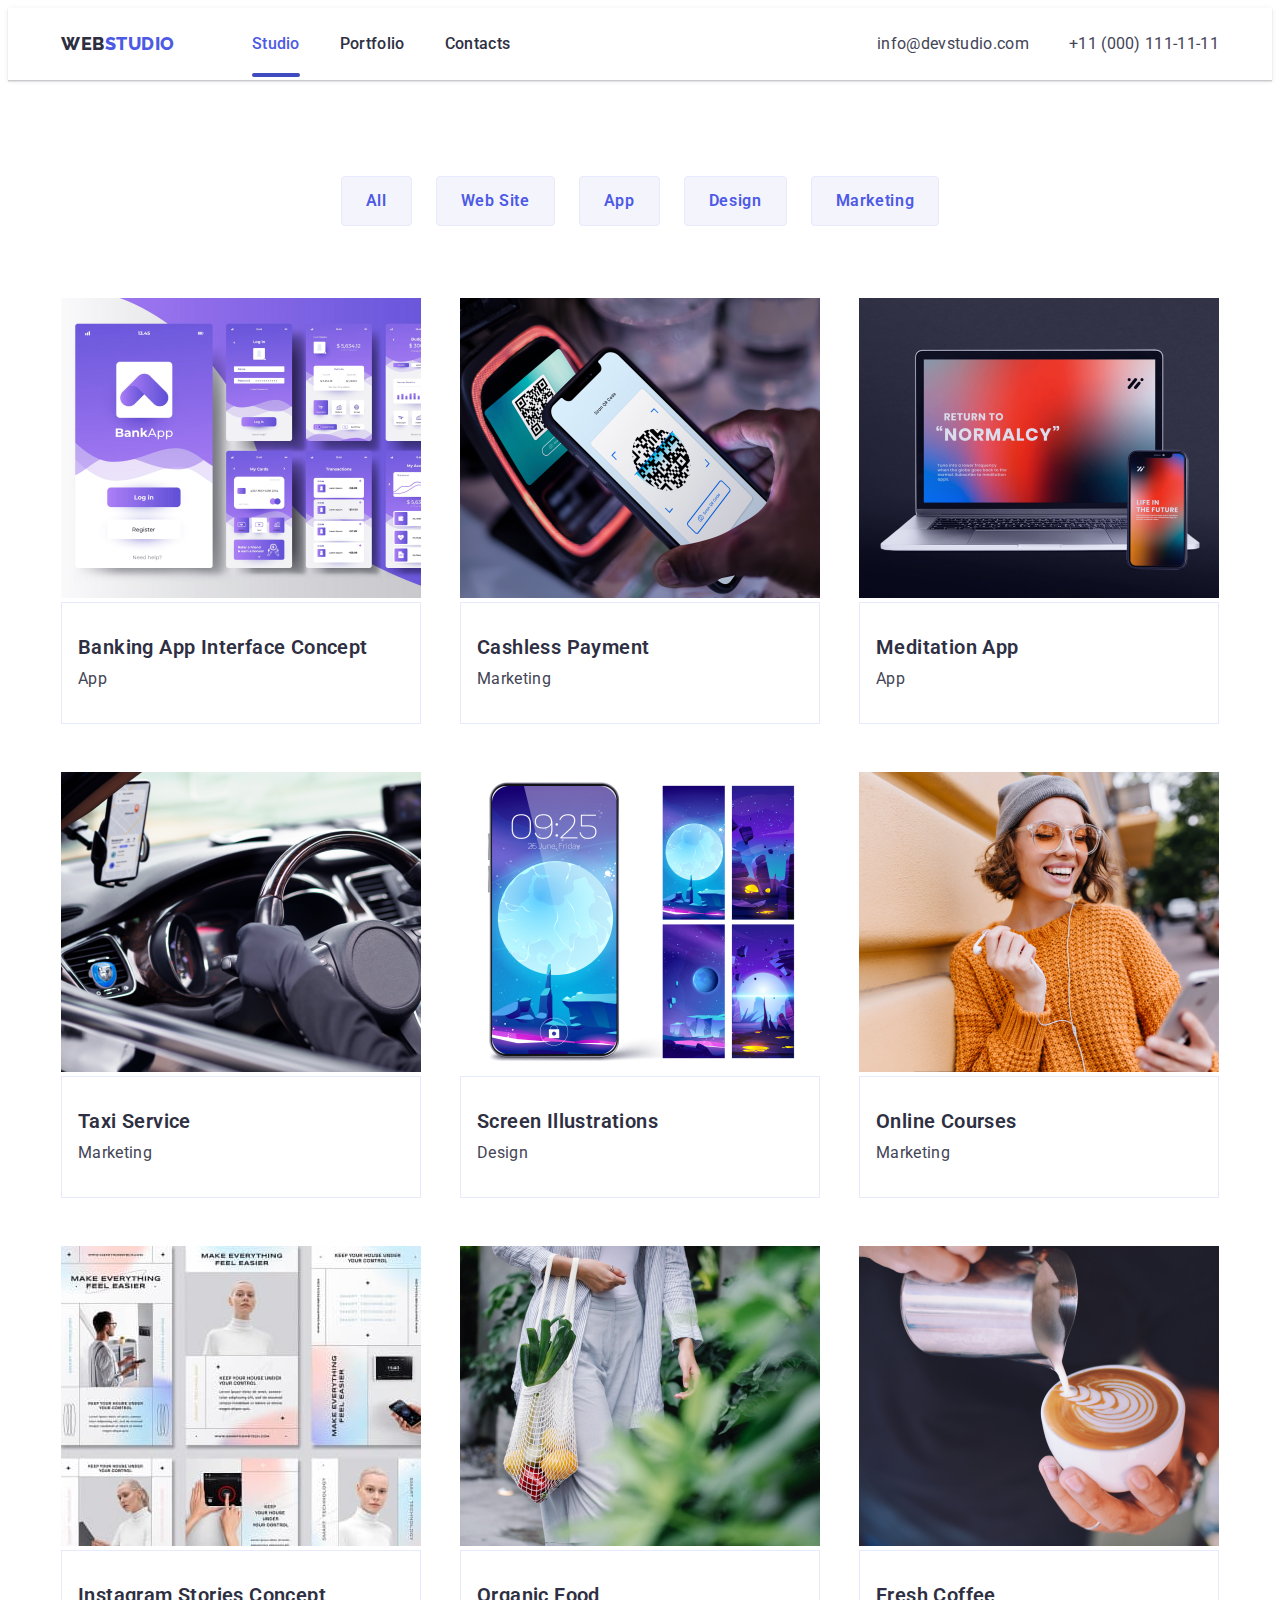
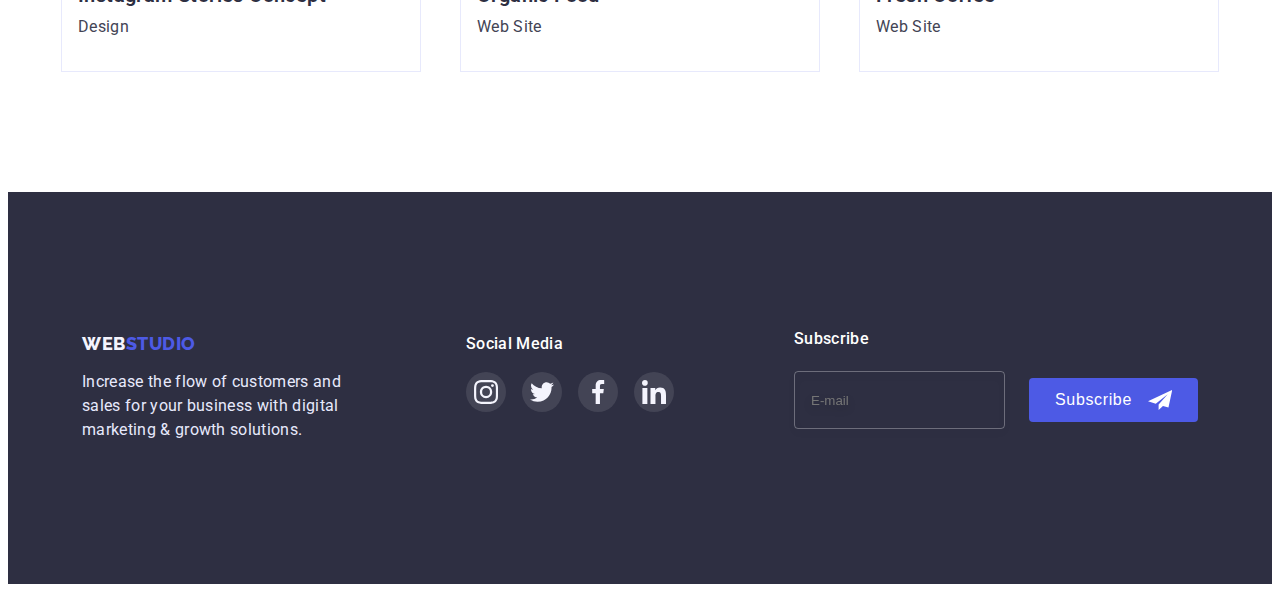
==== commit 66348a35: "Final push of project files" ====
--- a/portfolio.html
+++ b/portfolio.html
@@ -25,9 +25,8 @@
     <header class="header">
       <div class="container header-container">
         <a class="header-logo logo" href="./index.html">
-          <span class="navigation-logo-1">Web</span>
-          <span class="navigation-logo-2">Studio</span>
-        </a>
+          <span class="header-logo-web">Web</span>studio</a
+        >
         <nav class="header-list">
           <ul class="navigation">
             <li class="navigation-item">
@@ -45,8 +44,7 @@
             </li>
           </ul>
           <button class="header-menu-open-button" type="button" menu-modal-open>
-            <svg class="menu-open-icon" width="30" height="22">
-              >
+            <svg class="menu-open-icon" width="32" height="22">
               <use href="./images/icons.svg#icon-menu-open-btn"></use>
             </svg>
           </button>
@@ -412,97 +410,100 @@
     </main>
 
     <footer class="footer">
-      <div class="container wrap-footer">
-        <div class="footer-container-1">
-          <a class="footer-logo logo" href="./index.html">
-            <span class="footer-logo-1">Web</span>
-            <span class="footer-logo-2">Studio</span>
-          </a>
-          <p class="footer-paragraph-1">
-            Increase the flow of customers and sales for your business with
-            digital marketing & growth solutions.
-          </p>
-        </div>
-        <div class="footer-container-2 wrap-footer">
-          <p class="footer-paragraph-2">Social&nbsp;Media</p>
-          <ul class="footer-soc-list">
-            <li class="footer-soc-item">
-              <a
-                href="https://www.instagram.com/"
-                target="_blank"
-                rel="noopener noreferrer"
-                class="footer-link"
-              >
-                <svg class="footer-icon" width="24" height="24">
-                  <use href="./images/icons.svg#icon-instagram-2"></use>
-                </svg>
-              </a>
-            </li>
-            <li class="footer-soc-item">
-              <a
-                href="https://twitter.com/"
-                target="_blank"
-                rel="noopener noreferrer"
-                class="footer-link"
-              >
-                <svg class="footer-icon" width="24" height="24">
-                  <use href="./images/icons.svg#icon-twitter-1"></use>
-                </svg>
-              </a>
-            </li>
-            <li class="footer-soc-item">
-              <a
-                href="https://facebook.com/"
-                target="_blank"
-                rel="noopener noreferrer"
-                class="footer-link"
-              >
-                <svg class="footer-icon" width="24" height="24">
-                  <use href="./images/icons.svg#icon-facebook-1"></use>
-                </svg>
-              </a>
-            </li>
-            <li class="footer-soc-item">
-              <a
-                href="https://www.linkedin.com/"
-                target="_blank"
-                rel="noopener noreferrer"
-                class="footer-link"
-              >
-                <svg class="footer-icon" width="24" height="24">
-                  <use href="./images/icons.svg#icon-linkedin-1"></use>
-                </svg>
-              </a>
-            </li>
-          </ul>
-        </div>
-
-        <div class="footer-3-wrapper">
-          <form class="footer-form">
-            <div class="footer-container-3">
-              <p class="footer-paragraph-3">Subscribe</p>
-              <input
-                type="email"
-                name="footer-user-mail"
-                class="footer-input"
-                id="footer-user-email"
-                placeholder="E-mail"
-                required
-              />
-            </div>
-            <button
-              type="submit"
-              value="footer-user-email"
-              class="footer-button"
+      <div class="container footer-container">
+        <ul class="footer-gen-list">
+          <li class="item-footer">
+            <a class="footer-logo logo" href="index.html">
+              <span class="footer-logo-web">Web</span>studio</a
             >
-              <svg class="fotter-button-icon" width="24" height="20">
-                <use href="./images/icons.svg#icon-footer-sent-icon"></use>
-              </svg>
-              Subscribe
-            </button>
-          </form>
-        </div>
+            <p class="footer-paragraph-1">
+              Increase the flow of customers and sales for your business with
+              digital marketing & growth solutions.
+            </p>
+          </li>
+          <li class="footer-item item-2">
+            <p class="footer-paragraph-2">Social&nbsp;Media</p>
+            <ul class="footer-soc-list">
+              <li class="footer-soc-item">
+                <a
+                  href="https://www.instagram.com/"
+                  target="_blank"
+                  rel="noopener noreferrer"
+                  class="footer-link"
+                >
+                  <svg class="footer-icon" width="24" height="24">
+                    <use href="./images/icons.svg#icon-instagram-2"></use>
+                  </svg>
+                </a>
+              </li>
+              <li class="footer-soc-item">
+                <a
+                  href="https://twitter.com/"
+                  target="_blank"
+                  rel="noopener noreferrer"
+                  class="footer-link"
+                >
+                  <svg class="footer-icon" width="24" height="24">
+                    <use href="./images/icons.svg#icon-twitter-1"></use>
+                  </svg>
+                </a>
+              </li>
+              <li class="footer-soc-item">
+                <a
+                  href="https://facebook.com/"
+                  target="_blank"
+                  rel="noopener noreferrer"
+                  class="footer-link"
+                >
+                  <svg class="footer-icon" width="24" height="24">
+                    <use href="./images/icons.svg#icon-facebook-1"></use>
+                  </svg>
+                </a>
+              </li>
+              <li class="footer-soc-item">
+                <a
+                  href="https://www.linkedin.com/"
+                  target="_blank"
+                  rel="noopener noreferrer"
+                  class="footer-link"
+                >
+                  <svg class="footer-icon" width="24" height="24">
+                    <use href="./images/icons.svg#icon-linkedin-1"></use>
+                  </svg>
+                </a>
+              </li>
+            </ul>
+          </li>
+          <li class="item-list-footer-subscribe item-footer">
+            <form class="footer-form" name="email-subscribe">
+              <label for="footer-user-email" class="footer-paragraph-3"
+                >Subscribe</label
+              >
+              <span class="input-button-footer">
+                <input
+                  type="email"
+                  name="footer-user-mail"
+                  class="footer-input"
+                  id="footer-user-email"
+                  placeholder="E-mail"
+                  required
+                />
+                <button
+                  type="submit"
+                  value="footer-user-email"
+                  class="footer-button"
+                >
+                  Subscribe
+                  <svg class="footer-button-icon" width="24" height="24">
+                    <use href="./images/icons.svg#icon-footer-sent-icon"></use>
+                  </svg>
+                </button>
+              </span>
+            </form>
+          </li>
+        </ul>
       </div>
     </footer>
   </body>
+  <script src="./js/mobile-menu.js"></script>
 </html>
--- a/css/styles.css
+++ b/css/styles.css
@@ -43,7 +43,7 @@
 .contacts {
   display: none;
 }
-.navigation-logo-1 {
+.header-logo {
   font-family: 'Raleway';
   font-weight: 800;
   font-size: 18px;
@@ -51,8 +51,9 @@
   letter-spacing: 0.03em;
   text-transform: uppercase;
   color: var(--logo-color-1);
-}
-.navigation-logo-2 {
+  text-decoration-line: none;
+}
+.header-logo-web {
   font-family: 'Raleway';
   font-weight: 800;
   font-size: 18px;
@@ -65,42 +66,9 @@
   display: flex;
   justify-content: space-between;
 }
-.header-list .navigation-item {
-  font-weight: 500;
-  font-size: 16px;
-  line-height: 1.5;
-  letter-spacing: 0.02em;
-}
-.navigation-link {
-  color: var(--body-color);
-  position: relative;
-  transition: 250ms cubic-bezier(0.4, 0, 0.2, 1);
-}
-.contact-item {
-  font-size: 16px;
-  line-height: 1.5;
-  letter-spacing: 0.02em;
-}
-.mail-link,
-.tel-link {
-  color: var(--mail-and-tel-color);
-  transition: 250ms cubic-bezier(0.4, 0, 0.2, 1);
-}
-.navigation-item .navigation-link:focus,
-.navigation-item .navigation-link:hover,
-.contact-item .mail-link:focus,
-.contact-item .mail-link:hover,
-.contact-item .tel-link:focus,
-.contact-item .tel-link:hover {
-  color: var(--logo-color-1);
-}
-.logo,
-.link {
-  text-decoration: none;
-}
 .first-section {
   background: var(--body-color);
-  padding-top: 122px;
+  padding-top: 112px;
   padding-bottom: 122px;
   background-image: linear-gradient(
       rgba(46, 47, 66, 0.7),
@@ -167,6 +135,11 @@
   padding: 16px 32px;
   transition: 250ms cubic-bezier(0.4, 0, 0.2, 1);
 }
+.button-order:focus,
+.button-order:hover {
+  background: #404bbf;
+  border-radius: 4px;
+}
 
 /*---------------MOBILE-MENU----------------*/
 .mobile-menu {
@@ -453,16 +426,23 @@
   fill: #404bbf;
 }
 .footer {
+  width: 100%;
   background: var(--body-color);
   padding-top: 96px;
   padding-bottom: 96px;
 }
-.footer-container-1 {
-  display: flex;
-  flex-wrap: wrap;
-  justify-content: center;
-}
-.footer-logo-1 {
+.footer-gen-list {
+  display: flex;
+  flex-direction: column;
+  align-items: center;
+}
+.item-footer {
+  display: flex;
+  flex-direction: column;
+  align-items: center;
+  width: 100%;
+}
+.footer-logo {
   font-family: 'Raleway';
   font-weight: 800;
   font-size: 18px;
@@ -470,9 +450,10 @@
   letter-spacing: 0.03em;
   text-transform: uppercase;
   color: #4d5ae5;
-  width: 44px;
-}
-.footer-logo-2 {
+  text-decoration-line: none;
+  width: auto;
+}
+.footer-logo-web {
   font-family: 'Raleway';
   font-weight: 800;
   font-size: 18px;
@@ -480,27 +461,23 @@
   letter-spacing: 0.03em;
   text-transform: uppercase;
   color: #f4f4fd;
-  width: 71px;
+  width: auto;
 }
 .footer-paragraph-1 {
   margin-top: 16px;
   margin-bottom: 72px;
-  padding-left: 80px;
-  padding-right: 80px;
-  width: 100%;
   font-size: 16px;
-  line-height: 1.5;
+  line-height: calc(24 / 16);
   letter-spacing: 0.02em;
   color: #e7e9fc;
+  width: 268px;
 }
 .footer-paragraph-2 {
-  display: flex;
   font-weight: 500;
   font-size: 16px;
   line-height: 1.5;
   letter-spacing: 0.02em;
   color: #ffffff;
-  justify-content: center;
 }
 .footer-soc-list {
   margin-top: 16px;
@@ -508,6 +485,7 @@
   justify-content: center;
   align-items: center;
   gap: 16px;
+  margin-bottom: 72px;
 }
 .footer-soc-item {
   width: 40px;
@@ -530,23 +508,18 @@
 .footer-link:focus {
   background-color: #31d0aa;
 }
-.footer-container-3 {
-  margin-top: 77px;
-  display: flex;
-  gap: 16px;
-  flex-wrap: wrap;
-  justify-content: center;
-}
 .footer-paragraph-3 {
   font-weight: 500;
   font-size: 16px;
   line-height: calc(24 / 16);
   letter-spacing: 0.02em;
   color: var(--white-color);
+  margin-bottom: 16px;
 }
 .footer-form {
   display: flex;
   flex-direction: column;
+  align-items: center;
 }
 .footer-input {
   width: 100%;
@@ -558,6 +531,10 @@
   background-color: transparent;
   outline: none;
   padding: 8px 16px;
+}
+.input-button-footer {
+  display: flex;
+  flex-direction: column;
 }
 .footer-button {
   margin-top: 16px;
@@ -577,11 +554,10 @@
   cursor: pointer;
   transition: 250ms cubic-bezier(0.4, 0, 0.2, 1);
   display: flex;
-  align-self: start;
+  align-self: center;
   align-items: center;
-  margin-left: 145px;
-}
-.fotter-button-icon {
+}
+.footer-button-icon {
   fill: var(--white-color);
   position: absolute;
   left: 0;
@@ -907,31 +883,30 @@
 
 @media screen and (min-width: 480px) and (max-width: 767px) {
   .container {
-    width: 480px;
+    width: 428px;
     padding-right: 16px;
     padding-left: 16px;
     margin: 0 auto;
   }
-  .first-section {
-    background: var(--body-color);
-    padding-top: 188px;
-    padding-bottom: 188px;
-    background-image: linear-gradient(
-        rgba(46, 47, 66, 0.7),
-        rgba(46, 47, 66, 0.7)
-      ),
-      url(../images/img_main_bg-mob.jpg);
-    background-repeat: no-repeat;
-    background-position: center;
-    background-size: cover;
+  .footer-input {
+    width: 396px;
   }
 }
 
-@media screen and (min-width: 768px) and (max-width: 1199px) {
+@media screen and (min-width: 768px) {
   .container {
     width: 768px;
+    padding-left: 16px;
+    padding-right: 16px;
     margin: 0 auto;
   }
+  .header {
+    background: var(--white-color);
+    padding-top: 24px;
+    padding-bottom: 22px;
+    box-shadow: 0px 2px 1px rgba(46, 47, 66, 0.08),
+      0px 1px 1px rgba(46, 47, 66, 0.16), 0px 1px 6px rgba(46, 47, 66, 0.08);
+  }
   .header-container {
     display: flex;
     align-items: center;
@@ -946,11 +921,43 @@
   }
   .contacts {
     display: flex;
+    flex-direction: column;
     gap: 4px;
-    flex-direction: column;
   }
   .header-logo {
     margin-right: 77px;
+  }
+  .navigation-item {
+    font-weight: 500;
+    font-size: 16px;
+    line-height: 1.5;
+    letter-spacing: 0.02em;
+  }
+  .navigation-link {
+    color: var(--body-color);
+    position: relative;
+    transition: 250ms cubic-bezier(0.4, 0, 0.2, 1);
+  }
+  .contact-item {
+    font-size: 12px;
+    line-height: calc(16 / 12);
+    letter-spacing: 0.04em;
+  }
+  .mail-link,
+  .tel-link {
+    color: var(--mail-and-tel-color);
+    transition: 250ms cubic-bezier(0.4, 0, 0.2, 1);
+  }
+  .navigation-item .navigation-link:focus,
+  .navigation-item .navigation-link:hover,
+  .contact-item .mail-link:focus,
+  .contact-item .mail-link:hover,
+  .contact-item .tel-link:focus,
+  .contact-item .tel-link:hover {
+    color: var(--logo-color-1);
+  }
+  .navigation-link.active {
+    color: var(--logo-color-1);
   }
   .navigation-link.active::after {
     content: '';
@@ -960,7 +967,15 @@
     background-color: #404bbf;
     border-radius: 2px;
     left: 0;
-    bottom: -24px;
+    bottom: -31px;
+  }
+  .logo,
+  .link {
+    text-decoration: none;
+  }
+  .mobile-menu,
+  .header-menu-open-button {
+    display: none;
   }
   .first-section {
     background: var(--body-color);
@@ -973,6 +988,43 @@
     background-position: center;
     background-size: cover;
   }
+  @media screen and (min-device-pixel-ratio: 2),
+    (-webkit-min-device-pixel-ratio: 2),
+    (-o-min-device-pixel-ratio: 2/1),
+    (min-resolution: 192dpi),
+    (min-resolution: 2dppx) {
+    .first-section {
+      background-image: -webkit-gradient(
+          linear,
+          left top,
+          left bottom,
+          from(rgba(46, 47, 66, 0.7)),
+          to(rgba(46, 47, 66, 0.7))
+        ),
+        url(../images/img-main-bg-tab@2x.jpg);
+      background-image: -o-linear-gradient(
+          rgba(46, 47, 66, 0.7),
+          rgba(46, 47, 66, 0.7)
+        ),
+        url(../images/img-main-bg-tab@2x.jpg);
+      background-image: linear-gradient(
+          rgba(46, 47, 66, 0.7),
+          rgba(46, 47, 66, 0.7)
+        ),
+        url(../images/img-main-bg-tab@2x.jpg);
+    }
+  }
+  .first-title {
+    width: 494px;
+    font-weight: 700;
+    font-size: 56px;
+    line-height: calc(60 / 56);
+    text-align: center;
+    letter-spacing: 0.02em;
+    text-transform: capitalize;
+    color: var(--white-color);
+    margin-bottom: 40px;
+  }
   .goals-main-list {
     column-count: 2;
     gap: 72px;
@@ -995,10 +1047,446 @@
   .customers-list {
     gap: 72px 24px;
   }
-}
+  .footer-gen-list {
+    display: flex;
+    flex-direction: row;
+    align-items: center;
+    justify-content: center;
+    flex-wrap: wrap;
+    column-gap: 24px;
+  }
+  .item-footer {
+    display: flex;
+    flex-direction: column;
+    width: auto;
+    flex-wrap: wrap;
+    align-content: flex-start;
+    justify-content: flex-start;
+    align-items: flex-start;
+  }
+  .footer-form {
+    display: flex;
+    flex-direction: column;
+    align-items: flex-start;
+  }
+  .input-button-footer {
+    display: flex;
+    flex-direction: row;
+    align-content: center;
+    align-items: center;
+    justify-content: flex-end;
+  }
+  .footer-paragraph-3 {
+    margin: 0;
+  }
+  .footer-button {
+    margin-top: 0;
+    margin-left: 24px;
+  }
+}
+
+/*--------------------------*/
+
 @media screen and (min-width: 1200px) {
   .container {
     width: 1158px;
     margin: 0 auto;
-  }
-}
+    padding-left: 15px;
+    padding-right: 15px;
+  }
+  .header {
+    background: var(--white-color);
+    padding-top: 24px;
+    padding-bottom: 24px;
+    box-shadow: 0px 2px 1px rgba(46, 47, 66, 0.08),
+      0px 1px 1px rgba(46, 47, 66, 0.16), 0px 1px 6px rgba(46, 47, 66, 0.08);
+  }
+  .header-container {
+    display: flex;
+    align-items: center;
+  }
+  .header-list {
+    display: flex;
+    margin-right: auto;
+  }
+  .navigation {
+    display: flex;
+    gap: 40px;
+  }
+  .contacts {
+    display: flex;
+    gap: 40px;
+    flex-direction: row;
+  }
+  .header-logo {
+    margin-right: 77px;
+  }
+  .navigation-logo-1 {
+    font-family: 'Raleway';
+    font-weight: 800;
+    font-size: 18px;
+    line-height: 1.33;
+    letter-spacing: 0.03em;
+    text-transform: uppercase;
+    color: var(--logo-color-1);
+  }
+  .navigation-logo-2 {
+    font-family: 'Raleway';
+    font-weight: 800;
+    font-size: 18px;
+    line-height: 1.33;
+    letter-spacing: 0.03em;
+    text-transform: uppercase;
+    color: var(--body-color);
+  }
+  .navigation-item {
+    font-weight: 500;
+    font-size: 16px;
+    line-height: 1.5;
+    letter-spacing: 0.02em;
+  }
+  .navigation-link {
+    color: var(--body-color);
+    position: relative;
+    transition: 250ms cubic-bezier(0.4, 0, 0.2, 1);
+  }
+  .contact-item {
+    font-size: 16px;
+    line-height: 1.5;
+    letter-spacing: 0.02em;
+  }
+  .mail-link,
+  .tel-link {
+    color: var(--mail-and-tel-color);
+    transition: 250ms cubic-bezier(0.4, 0, 0.2, 1);
+  }
+  .navigation-item .navigation-link:focus,
+  .navigation-item .navigation-link:hover,
+  .contact-item .mail-link:focus,
+  .contact-item .mail-link:hover,
+  .contact-item .tel-link:focus,
+  .contact-item .tel-link:hover {
+    color: var(--logo-color-1);
+  }
+  .navigation-link.active {
+    color: var(--logo-color-1);
+  }
+  .navigation-link.active::after {
+    content: '';
+    position: absolute;
+    width: 100%;
+    height: 4px;
+    background-color: #404bbf;
+    border-radius: 2px;
+    left: 0;
+    bottom: -24px;
+  }
+  .logo,
+  .link {
+    text-decoration: none;
+  }
+  .header-menu-open-button {
+    display: none;
+  }
+  .first-section {
+    background: var(--body-color);
+    padding-top: 188px;
+    padding-bottom: 188px;
+    background-image: linear-gradient(
+        rgba(46, 47, 66, 0.7),
+        rgba(46, 47, 66, 0.7)
+      ),
+      url(../images/img_main_bg-dt.jpg);
+    background-repeat: no-repeat;
+    background-position: center;
+    background-size: cover;
+  }
+  @media screen and (min-device-pixel-ratio: 2),
+    (-webkit-min-device-pixel-ratio: 2),
+    (-o-min-device-pixel-ratio: 2/1),
+    (min-resolution: 192dpi),
+    (min-resolution: 2dppx) {
+    .first-section {
+      background-image: -webkit-gradient(
+          linear,
+          left top,
+          left bottom,
+          from(rgba(46, 47, 66, 0.7)),
+          to(rgba(46, 47, 66, 0.7))
+        ),
+        url(../images/img-main-bg-dt@2x.jpg);
+      background-image: -o-linear-gradient(
+          rgba(46, 47, 66, 0.7),
+          rgba(46, 47, 66, 0.7)
+        ),
+        url(../images/img-main-bg-dt@2x.jpg);
+      background-image: linear-gradient(
+          rgba(46, 47, 66, 0.7),
+          rgba(46, 47, 66, 0.7)
+        ),
+        url(../images/img-main-bg-dt@2x.jpg);
+    }
+  }
+  .first-section-container {
+    display: flex;
+    align-items: center;
+    flex-direction: column;
+    text-align: center;
+  }
+  .first-title {
+    font-size: 56px;
+    line-height: 1.07;
+    letter-spacing: 0.02em;
+    color: var(--white-color);
+    width: 550px;
+    margin-bottom: 48px;
+  }
+  .button-order {
+    font-family: 'Roboto', sans-serif;
+    font-size: 16px;
+    line-height: 1.19;
+    letter-spacing: 0.04em;
+    color: var(--white-color);
+    background: var(--logo-color-1);
+    border-radius: 4px;
+    box-shadow: 0px 4px 4px rgba(0, 0, 0, 0.15);
+    border-color: transparent;
+    cursor: pointer;
+    padding: 16px 32px;
+    transition: 250ms cubic-bezier(0.4, 0, 0.2, 1);
+  }
+  .button-order:focus,
+  .button-order:hover {
+    background: #404bbf;
+    border-radius: 4px;
+  }
+  .goals-main-list {
+    display: flex;
+    align-items: flex-start;
+    padding: 0px;
+    gap: 24px;
+  }
+  .third-title {
+    font-size: 20px;
+    line-height: 1.2;
+    letter-spacing: 0.02em;
+    color: var(--body-color);
+  }
+  .features-paragraphs,
+  .members-paragraphs {
+    font-size: 16px;
+    line-height: 1.5;
+    letter-spacing: 0.02em;
+    color: var(--mail-and-tel-color);
+  }
+  .second-section {
+    padding-top: 120px;
+    padding-bottom: 120px;
+  }
+  .second-title {
+    font-size: 36px;
+    line-height: 1.11;
+    letter-spacing: 0.02em;
+    text-transform: capitalize;
+  }
+  .goals-icons-list {
+    display: flex;
+    gap: 24px;
+    justify-content: center;
+    align-items: center;
+    margin-bottom: 8px;
+  }
+  .goals-icons-item {
+    width: 264px;
+    height: 112px;
+  }
+  .goals-icon-link {
+    width: 100%;
+    height: 100%;
+    display: flex;
+    align-items: center;
+    justify-content: center;
+    background-color: #f4f4fd;
+    border-radius: 4px;
+  }
+  .goals-title {
+    font-weight: 500;
+    display: flex;
+    justify-content: flex-start;
+    margin: auto;
+    margin-bottom: 8px;
+  }
+  .goals-items:not(:last-child) {
+    margin: 0;
+  }
+  .features-paragraphs {
+    font-weight: 400;
+    font-size: 16px;
+    line-height: calc(20 / 16);
+    letter-spacing: 0.02em;
+  }
+  .third-section {
+    padding-bottom: 120px;
+    display: block;
+  }
+  .studio-services-images {
+    display: flex;
+    gap: 24px;
+    margin-top: 72px;
+  }
+  .thourth-section {
+    background: #f4f4fd;
+    padding-top: 120px;
+    padding-bottom: 110px;
+  }
+  .second-title-flex {
+    display: flex;
+    justify-content: center;
+    margin-bottom: 72px;
+  }
+  .team-member {
+    display: flex;
+    flex-direction: column;
+    justify-content: center;
+    align-items: center;
+  }
+  .third-title-main {
+    margin: auto;
+    margin-top: 32px;
+    margin-bottom: 8px;
+  }
+  .members-paragraphs {
+    margin-bottom: 8px;
+  }
+  .team-member-container {
+    background: #ffffff;
+    box-shadow: 0px 1px 6px rgba(46, 47, 66, 0.08),
+      0px 1px 1px rgba(46, 47, 66, 0.16), 0px 2px 1px rgba(46, 47, 66, 0.08);
+    border-radius: 0px 0px 4px 4px;
+    width: 264px;
+    display: flex;
+    flex-direction: column;
+    justify-content: center;
+    align-items: center;
+  }
+  .studio-members-images {
+    display: flex;
+    flex-direction: row;
+    gap: 24px;
+  }
+  .team-soc-list {
+    display: flex;
+    justify-content: center;
+    gap: 24px;
+    margin-bottom: 32px;
+  }
+  .team-soc-item {
+    width: 40px;
+    height: 40px;
+  }
+  .team-soc-link {
+    width: 100%;
+    height: 100%;
+    background-color: var(--logo-color-1);
+    border-radius: 50%;
+    display: flex;
+    align-items: center;
+    justify-content: center;
+    transition: 250ms cubic-bezier(0.4, 0, 0.2, 1);
+  }
+  .team-soc-icon {
+    fill: #f4f4fd;
+  }
+  .team-soc-link:hover,
+  .team-soc-link:focus {
+    background-color: #404bbf;
+  }
+  .fifth-section {
+    padding-top: 130px;
+    padding-bottom: 120px;
+  }
+  .customers-list {
+    display: flex;
+    justify-content: center;
+    align-items: center;
+    gap: 24px;
+  }
+  .customers-item {
+    width: 168px;
+    height: 86px;
+  }
+  .customers-link {
+    width: 100%;
+    height: 100%;
+    display: flex;
+    align-items: center;
+    justify-content: center;
+    border: 1px solid #8e8f99;
+    border-radius: 4px;
+    transition: 250ms cubic-bezier(0.4, 0, 0.2, 1);
+  }
+  .customers-icon {
+    fill: #afb1b8;
+    transition: 250ms cubic-bezier(0.4, 0, 0.2, 1);
+  }
+  .customers-link:hover,
+  .customers-link:focus {
+    border-color: #404bbf;
+  }
+  .customers-link:hover .customers-icon,
+  .customers-link:focus .customers-icon {
+    fill: #404bbf;
+  }
+  .footer {
+    padding-top: 100px;
+    padding-bottom: 100px;
+  }
+  .footer-gen-list {
+    column-gap: 120px;
+  }
+  .footer-logo {
+    font-family: 'Raleway';
+    font-weight: 800;
+    font-size: 18px;
+    line-height: 1.16;
+    letter-spacing: 0.03em;
+    text-transform: uppercase;
+    color: #4d5ae5;
+    text-decoration-line: none;
+  }
+  .footer-logo-web {
+    font-family: 'Raleway';
+    font-weight: 800;
+    font-size: 18px;
+    line-height: 1.16;
+    letter-spacing: 0.03em;
+    text-transform: uppercase;
+    color: #f4f4fd;
+  }
+  .footer-paragraph-1 {
+    font-size: 16px;
+    line-height: 1.5;
+    letter-spacing: 0.02em;
+    color: #e7e9fc;
+    width: 264px;
+    margin-top: 16px;
+    padding: 0;
+    margin-bottom: 0;
+  }
+  .footer-paragraph-2 {
+    font-weight: 500;
+    font-size: 16px;
+    line-height: 1.5;
+    letter-spacing: 0.02em;
+    color: #ffffff;
+  }
+  .item-2 {
+    margin-top: 40px;
+  }
+  .footer-form {
+    margin-bottom: 20px;
+  }
+  .footer-paragraph-3 {
+    padding-bottom: 20px;
+  }
+}
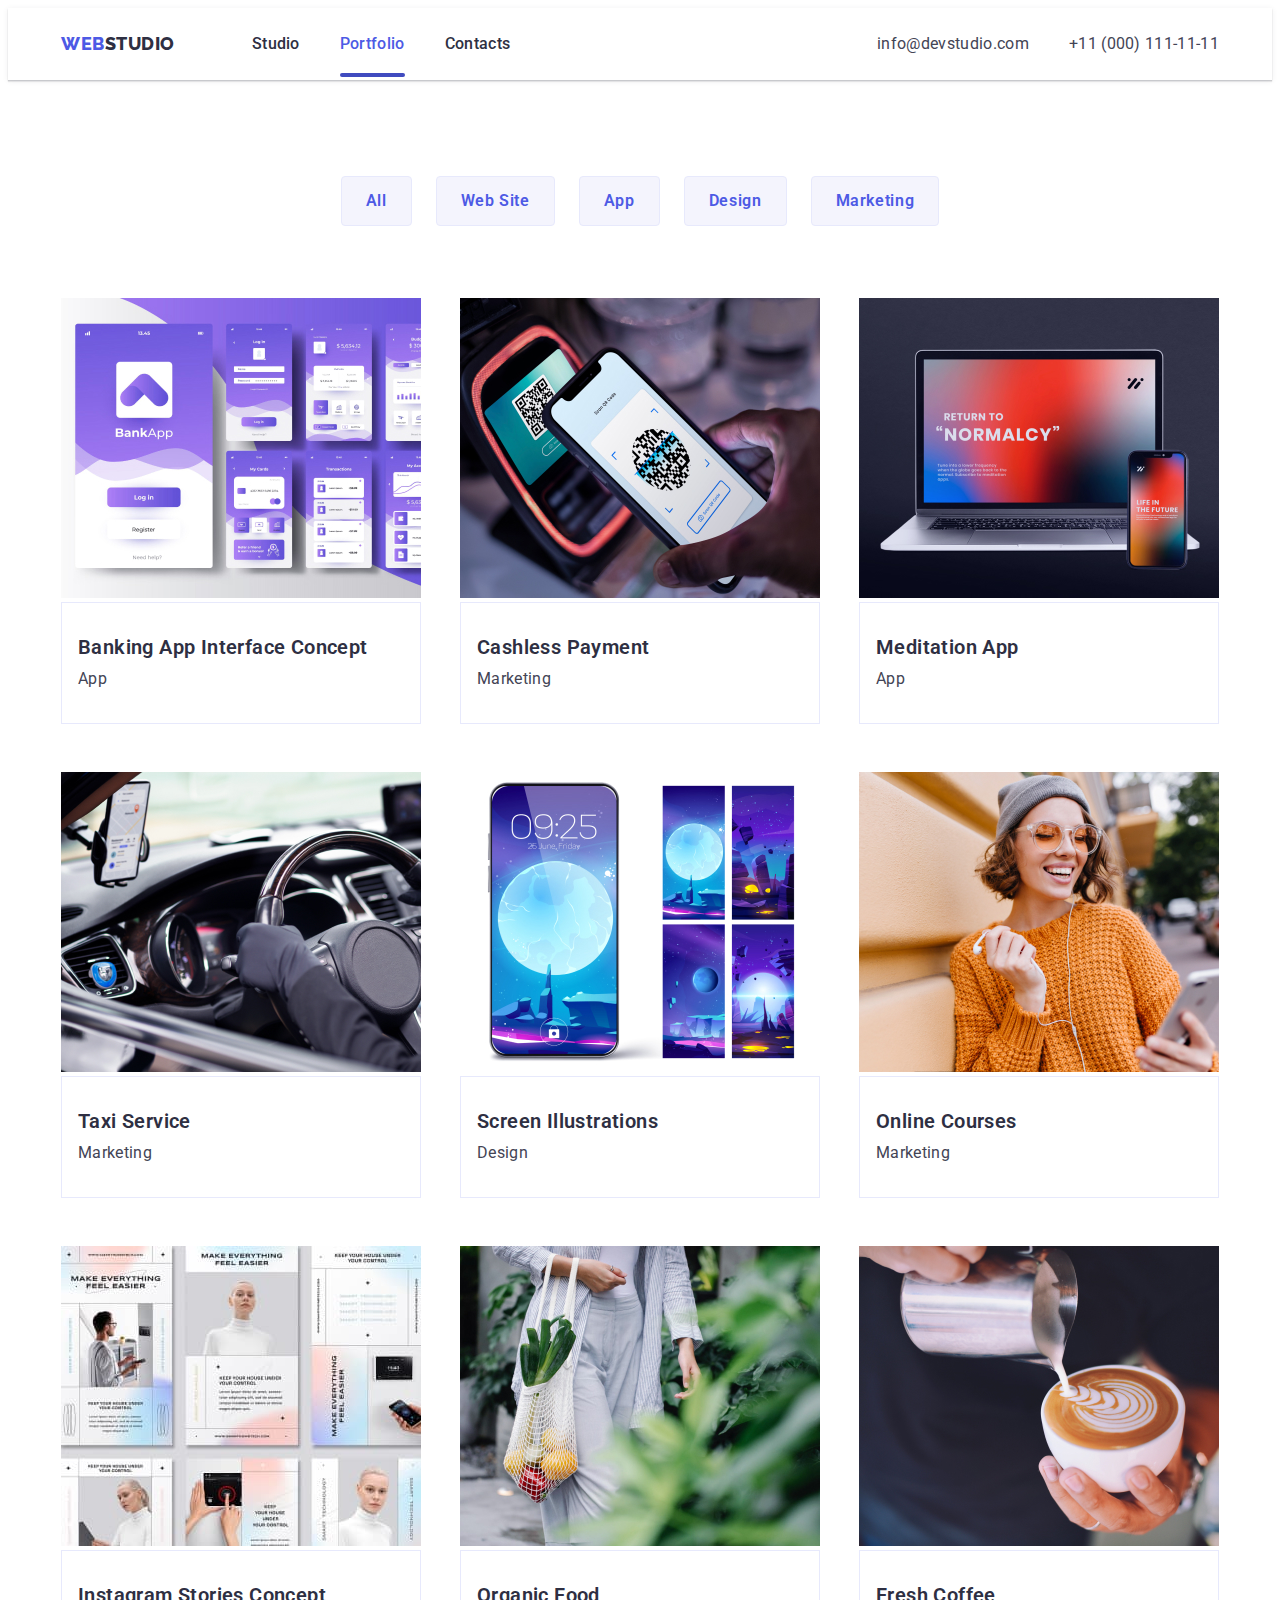
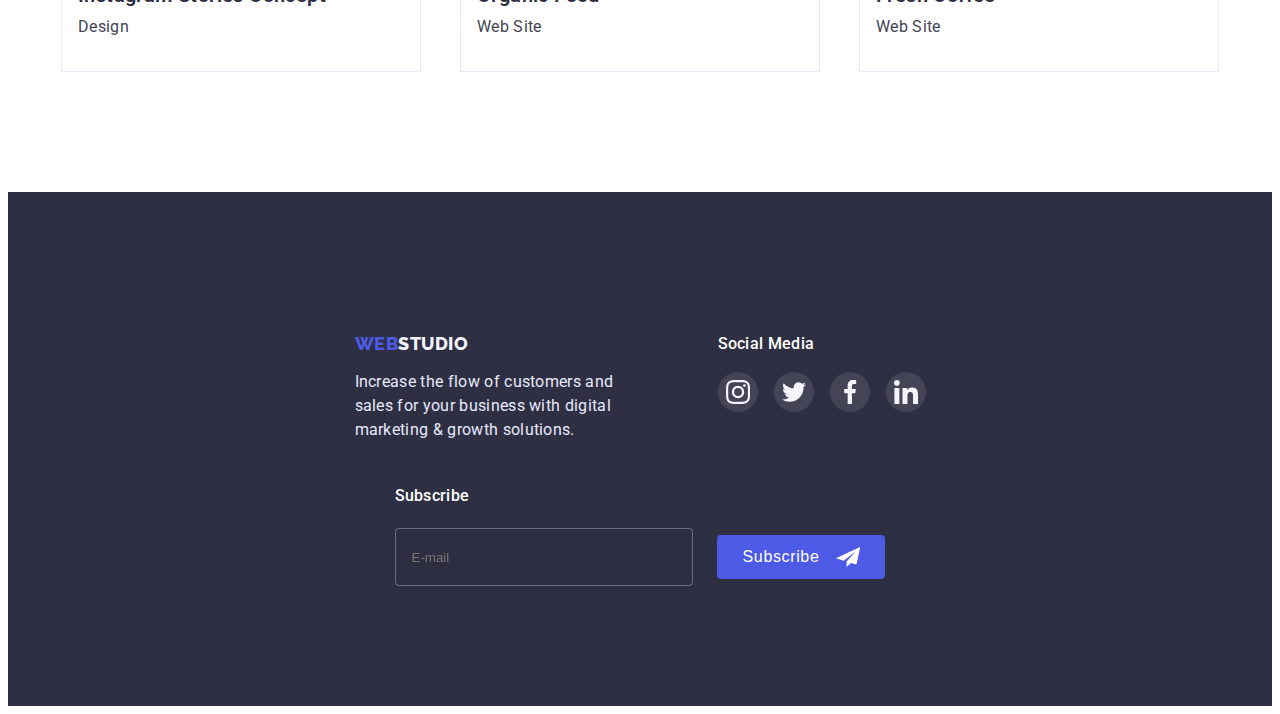
==== commit 722b1197: "Final touches to index.html + styles.css" ====
--- a/portfolio.html
+++ b/portfolio.html
@@ -30,12 +30,10 @@
         <nav class="header-list">
           <ul class="navigation">
             <li class="navigation-item">
-              <a class="navigation-link link active" href="./index.html"
-                >Studio</a
-              >
+              <a class="navigation-link link" href="./index.html">Studio</a>
             </li>
             <li class="navigation-item">
-              <a class="navigation-link link" href="./portfolio.html"
+              <a class="navigation-link link active" href="./portfolio.html"
                 >Portfolio</a
               >
             </li>
--- a/css/styles.css
+++ b/css/styles.css
@@ -50,7 +50,7 @@
   line-height: 1.33;
   letter-spacing: 0.03em;
   text-transform: uppercase;
-  color: var(--logo-color-1);
+  color: var(--body-color);
   text-decoration-line: none;
 }
 .header-logo-web {
@@ -60,7 +60,7 @@
   line-height: 1.33;
   letter-spacing: 0.03em;
   text-transform: uppercase;
-  color: var(--body-color);
+  color: var(--logo-color-1);
 }
 .header-container {
   display: flex;
@@ -114,7 +114,7 @@
 .first-title {
   width: 318px;
   font-weight: 700;
-  font-size: 36px;
+  font-size: 35px;
   line-height: calc(40 / 36);
   letter-spacing: 0.02em;
   text-transform: capitalize;
@@ -143,7 +143,7 @@
 
 /*---------------MOBILE-MENU----------------*/
 .mobile-menu {
-  position: fixed;
+  position: absolute;
   width: 100%;
   height: 100%;
   z-index: 1000;
@@ -259,7 +259,7 @@
   background: #404bbf;
   border-radius: 4px;
 }
-.goals-icons-list {
+.goals-icon-link {
   display: none;
 }
 .goals-main-list {
@@ -287,7 +287,7 @@
   letter-spacing: 0.02em;
   width: 100%;
 }
-.goals-items:not(:last-child) {
+.goals-icons-item:not(:last-of-type) {
   margin-bottom: 72px;
 }
 .second-section {
@@ -449,7 +449,7 @@
   line-height: 1.16;
   letter-spacing: 0.03em;
   text-transform: uppercase;
-  color: #4d5ae5;
+  color: #f4f4fd;
   text-decoration-line: none;
   width: auto;
 }
@@ -460,7 +460,7 @@
   line-height: 1.16;
   letter-spacing: 0.03em;
   text-transform: uppercase;
-  color: #f4f4fd;
+  color: var(--logo-color-1);
   width: auto;
 }
 .footer-paragraph-1 {
@@ -522,7 +522,7 @@
   align-items: center;
 }
 .footer-input {
-  width: 100%;
+  width: 264px;
   height: 40px;
   border: 1px solid rgba(255, 255, 255, 0.3);
   filter: drop-shadow(0px 4px 4px rgba(0, 0, 0, 0.15));
@@ -1017,7 +1017,7 @@
   .first-title {
     width: 494px;
     font-weight: 700;
-    font-size: 56px;
+    font-size: 55px;
     line-height: calc(60 / 56);
     text-align: center;
     letter-spacing: 0.02em;
@@ -1025,12 +1025,27 @@
     color: var(--white-color);
     margin-bottom: 40px;
   }
+  .goals-icons-list {
+    display: block;
+    column-count: 2;
+    column-gap: 40px;
+  }
+  .goals-icon-link {
+    display: none;
+  }
+  .goals-icons-item:not(:last-of-type) {
+    margin-bottom: 72px;
+  }
   .goals-main-list {
     column-count: 2;
     gap: 72px;
   }
   .goals-item {
     margin: 0;
+  }
+  .third-title {
+    display: flex;
+    justify-content: flex-start;
   }
   .studio-members-images {
     display: flex;
@@ -1065,6 +1080,7 @@
     align-items: flex-start;
   }
   .footer-form {
+    margin-right: 45px;
     display: flex;
     flex-direction: column;
     align-items: flex-start;
@@ -1293,7 +1309,6 @@
     display: flex;
     gap: 24px;
     justify-content: center;
-    align-items: center;
     margin-bottom: 8px;
   }
   .goals-icons-item {
@@ -1301,6 +1316,7 @@
     height: 112px;
   }
   .goals-icon-link {
+    margin-bottom: 8px;
     width: 100%;
     height: 100%;
     display: flex;
@@ -1402,7 +1418,7 @@
     background-color: #404bbf;
   }
   .fifth-section {
-    padding-top: 130px;
+    padding-top: 120px;
     padding-bottom: 120px;
   }
   .customers-list {
@@ -1442,7 +1458,7 @@
     padding-bottom: 100px;
   }
   .footer-gen-list {
-    column-gap: 120px;
+    column-gap: 99px;
   }
   .footer-logo {
     font-family: 'Raleway';
@@ -1451,7 +1467,7 @@
     line-height: 1.16;
     letter-spacing: 0.03em;
     text-transform: uppercase;
-    color: #4d5ae5;
+    color: #f4f4fd;
     text-decoration-line: none;
   }
   .footer-logo-web {
@@ -1461,7 +1477,7 @@
     line-height: 1.16;
     letter-spacing: 0.03em;
     text-transform: uppercase;
-    color: #f4f4fd;
+    color: var(--logo-color-1);
   }
   .footer-paragraph-1 {
     font-size: 16px;
@@ -1484,6 +1500,7 @@
     margin-top: 40px;
   }
   .footer-form {
+    margin-right: 0;
     margin-bottom: 20px;
   }
   .footer-paragraph-3 {
